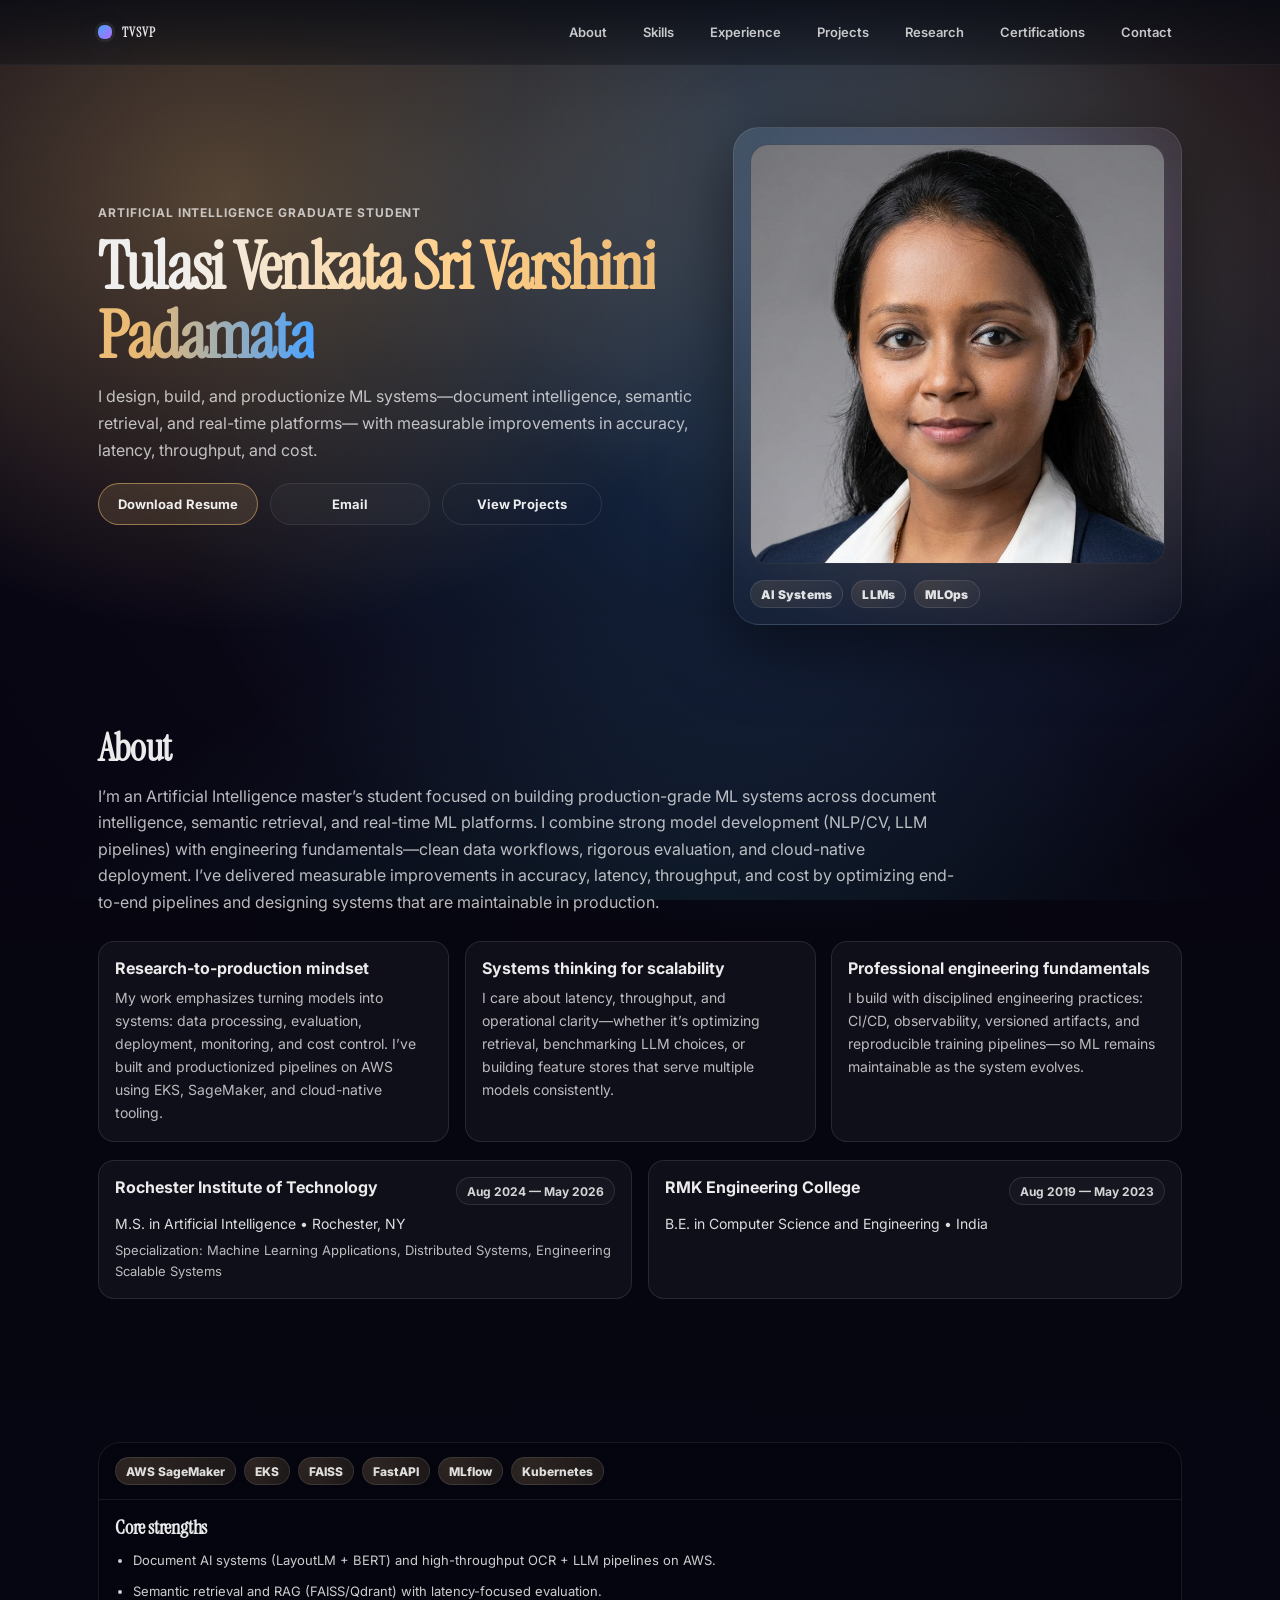
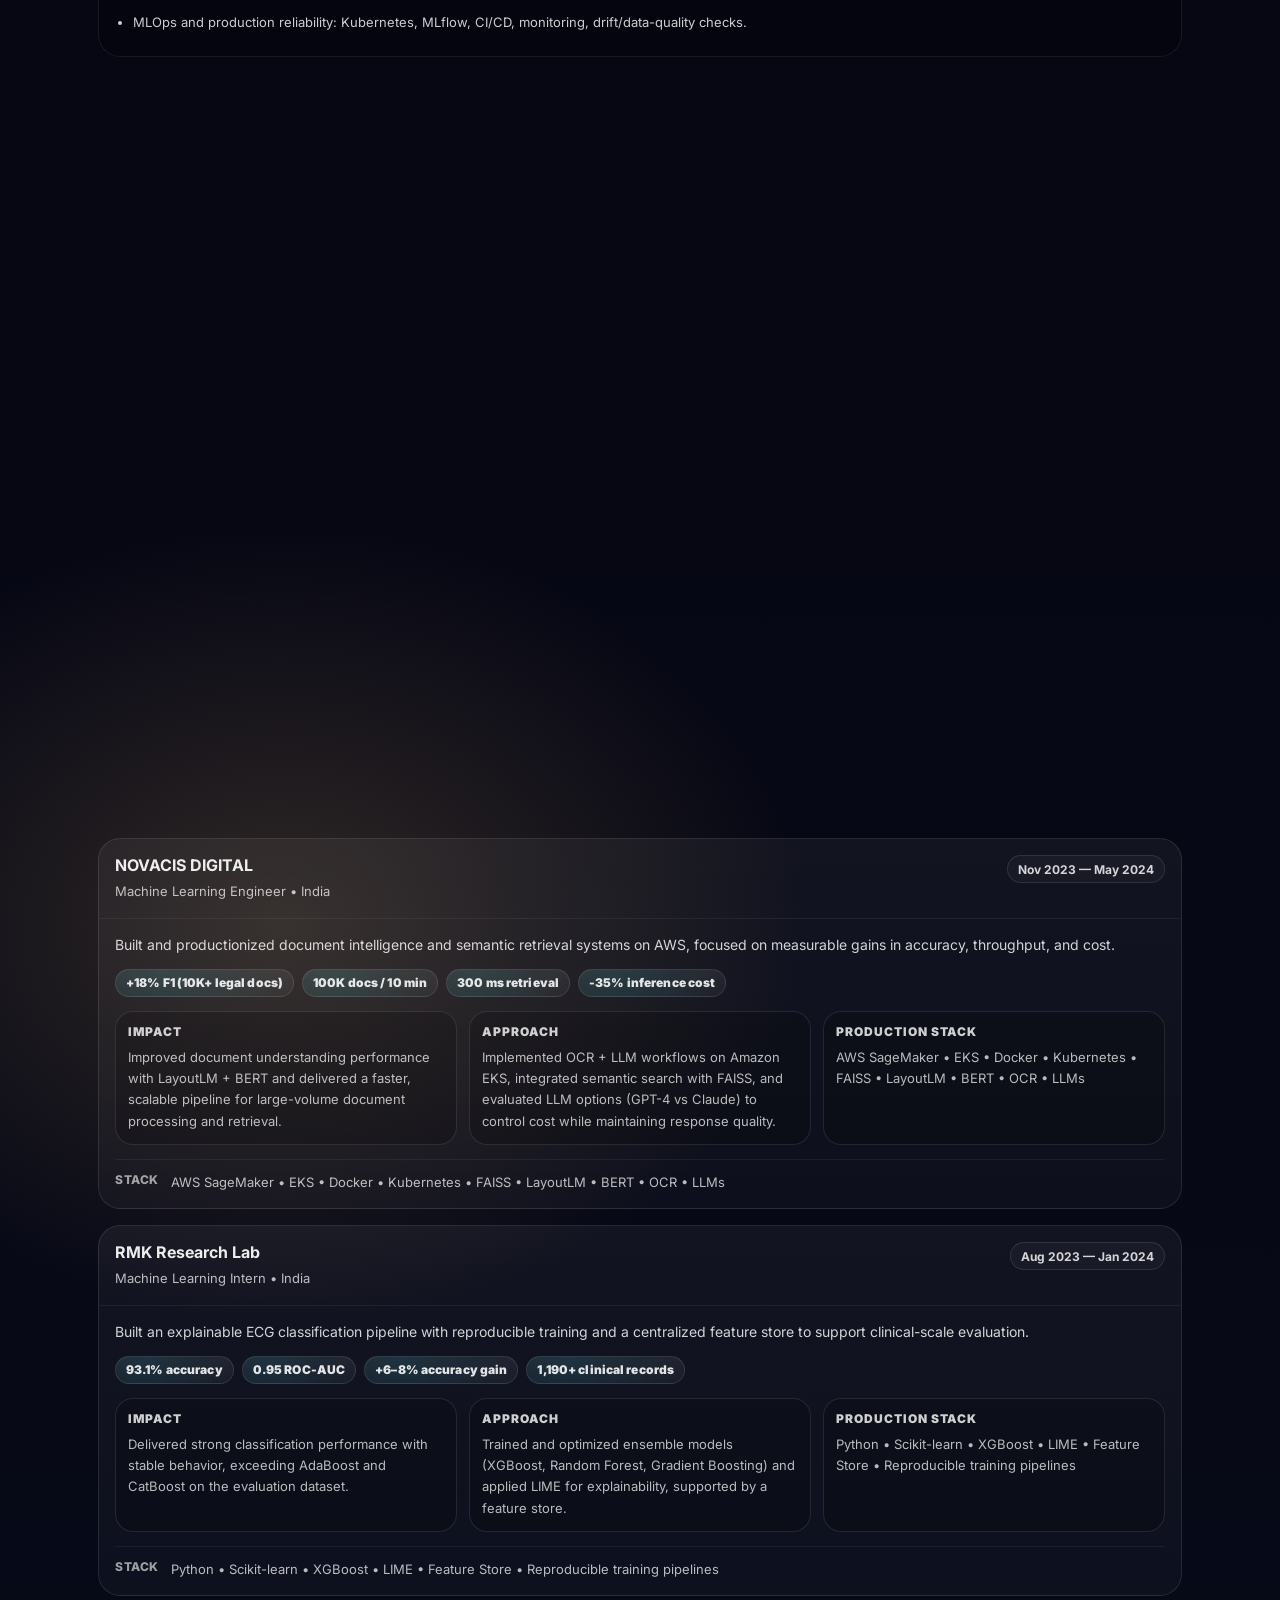
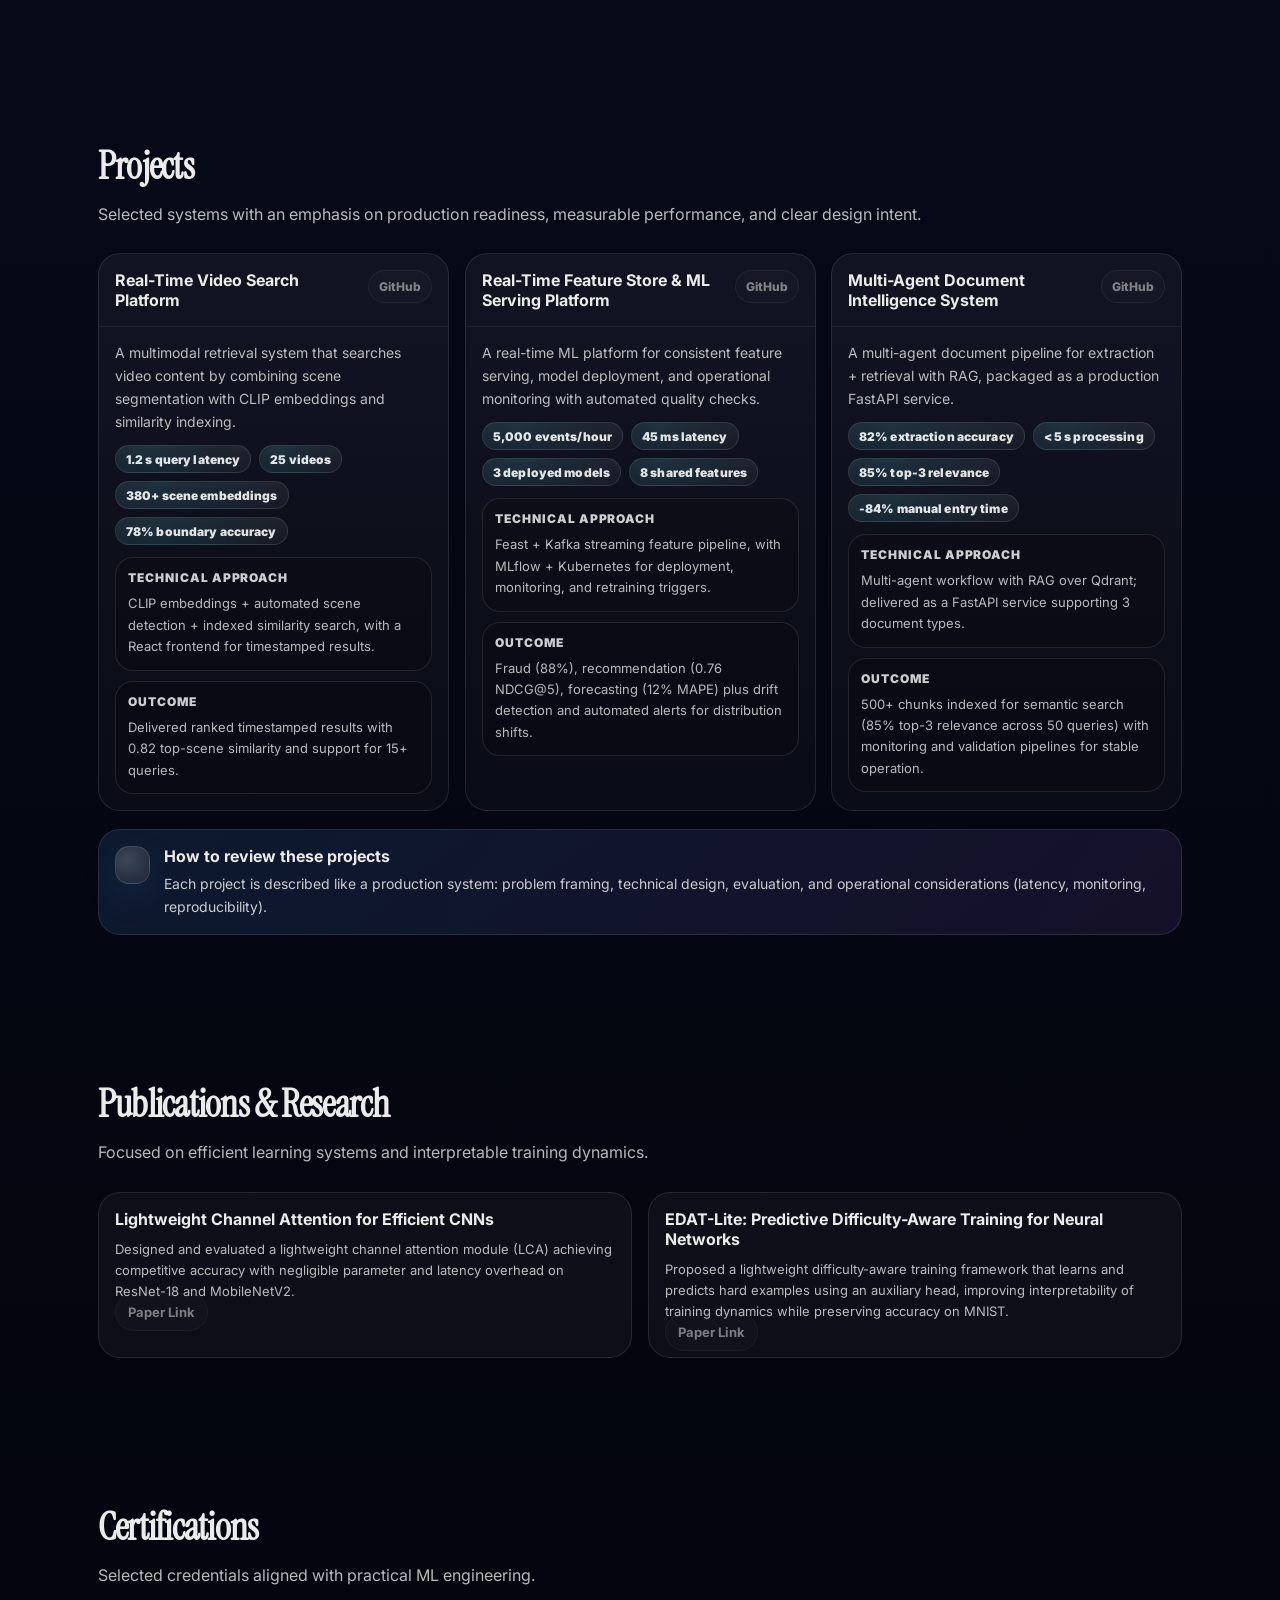
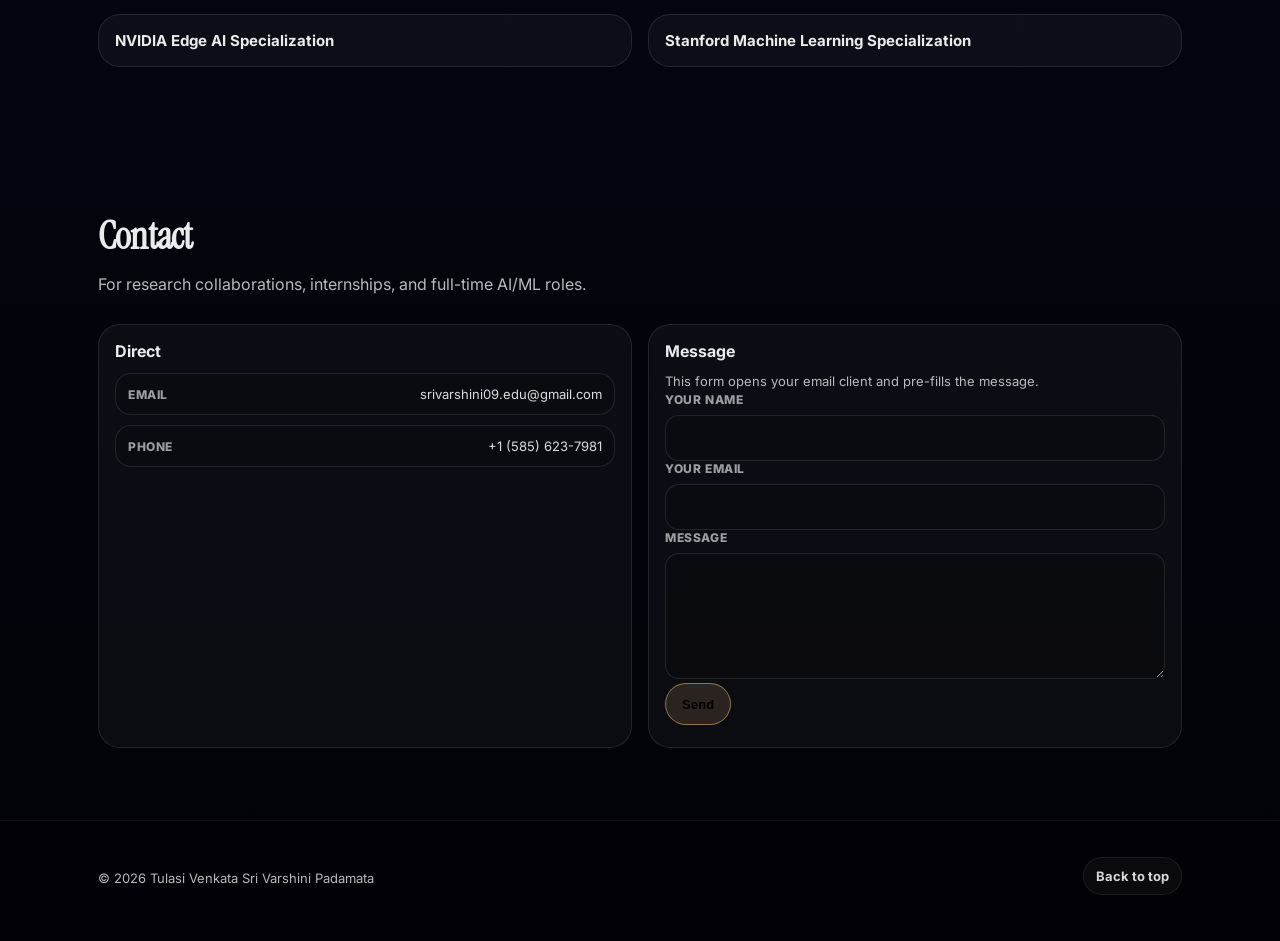
==== index.html @ 1f5dbd7b "Portfolio: recruiter-first redesign" ====
<!doctype html>
<html lang="en">
  <head>
    <meta charset="utf-8" />
    <meta name="viewport" content="width=device-width, initial-scale=1" />
    <meta name="theme-color" content="#070A12" />
    <title>Tulasi Venkata Sri Varshini Padamata — AI Graduate Student</title>
    <meta
      name="description"
      content="Portfolio of Tulasi Venkata Sri Varshini Padamata — Artificial Intelligence graduate student focused on production-grade ML systems, LLMs, MLOps, and applied research."
    />
    <meta name="robots" content="index, follow" />

    <meta property="og:title" content="Tulasi Venkata Sri Varshini Padamata — AI Graduate Student" />
    <meta
      property="og:description"
      content="Production-grade ML systems, LLM applications, and applied research across MLOps, retrieval, and scalable AI platforms."
    />
    <meta property="og:type" content="website" />

    <link rel="canonical" href="/" />
    <link rel="preconnect" href="https://fonts.googleapis.com" />
    <link rel="preconnect" href="https://fonts.gstatic.com" crossorigin />
    <link
      href="https://fonts.googleapis.com/css2?family=Inter:wght@400;500;600;700&family=Instrument+Serif:ital@0;1&family=Space+Grotesk:wght@500;600;700&display=swap"
      rel="stylesheet"
    />
    <link rel="stylesheet" href="styles.css" />

    <link rel="icon" href="favicon.svg" type="image/svg+xml" />
    <link rel="manifest" href="site.webmanifest" />

    <script type="application/ld+json">
      {
        "@context": "https://schema.org",
        "@type": "Person",
        "name": "Tulasi Venkata Sri Varshini Padamata",
        "jobTitle": "Artificial Intelligence Graduate Student",
        "email": "mailto:srivarshini09.edu@gmail.com",
        "telephone": "+1-585-623-7981",
        "alumniOf": [
          {"@type": "CollegeOrUniversity", "name": "Rochester Institute of Technology"},
          {"@type": "CollegeOrUniversity", "name": "RMK Engineering College"}
        ]
      }
    </script>
  </head>
  <body>
    <a class="skip-link" href="#content">Skip to content</a>

    <div class="bg">
      <div class="bg__grid" aria-hidden="true"></div>
      <canvas class="bg__canvas" id="bgCanvas" aria-hidden="true"></canvas>
      <div class="bg__glow" aria-hidden="true"></div>
    </div>

    <header class="header" id="top">
      <nav class="nav" aria-label="Primary">
        <a class="nav__brand" href="#top">
          <span class="nav__brandMark" aria-hidden="true"></span>
          <span class="nav__brandText">TVSVP</span>
        </a>
        <button class="nav__toggle" type="button" aria-expanded="false" aria-controls="navLinks">
          <span class="sr-only">Toggle navigation</span>
          <span aria-hidden="true" class="nav__toggleIcon"></span>
        </button>
        <div class="nav__links" id="navLinks">
          <a href="#about">About</a>
          <a href="#skills">Skills</a>
          <a href="#experience">Experience</a>
          <a href="#projects">Projects</a>
          <a href="#research">Research</a>
          <a href="#certifications">Certifications</a>
          <a href="#contact">Contact</a>
        </div>
      </nav>
    </header>

    <main id="content">
      <section class="section hero" aria-label="Hero">
        <div class="container hero__inner">
          <div class="hero__copy">
            <p class="eyebrow reveal">Artificial Intelligence Graduate Student</p>
            <h1 class="hero__title reveal"><span class="gradientText">Tulasi Venkata Sri Varshini Padamata</span></h1>
            <p class="hero__subtitle reveal">
              I design, build, and productionize ML systems—document intelligence, semantic retrieval, and real-time platforms—
              with measurable improvements in accuracy, latency, throughput, and cost.
            </p>
            <div class="hero__cta reveal">
              <a class="btn btn--primary" href="resume.html">Download Resume</a>
              <a class="btn btn--secondary" href="mailto:srivarshini09.edu@gmail.com">Email</a>
              <a class="btn btn--ghost" href="#projects">View Projects</a>
            </div>
          </div>

          <div class="hero__rail">
            <div class="heroArt reveal" aria-label="AI-inspired visual">
              <div class="heroArt__frame" aria-hidden="true">
                <img class="heroArt__img" src="profile.png" alt="Portrait of Tulasi Venkata Sri Varshini Padamata" />
              </div>
              <div class="heroArt__label">
                <span class="heroArt__tag">AI Systems</span>
                <span class="heroArt__tag">LLMs</span>
                <span class="heroArt__tag">MLOps</span>
              </div>
            </div>
          </div>
        </div>
      </section>

      <section class="section" id="about" aria-label="About">
        <div class="container">
          <div class="sectionHead reveal">
            <h2>About</h2>
            <p>
              I’m an Artificial Intelligence master’s student focused on building production-grade ML systems across document
              intelligence, semantic retrieval, and real-time ML platforms. I combine strong model development (NLP/CV, LLM
              pipelines) with engineering fundamentals—clean data workflows, rigorous evaluation, and cloud-native deployment.
              I’ve delivered measurable improvements in accuracy, latency, throughput, and cost by optimizing end-to-end
              pipelines and designing systems that are maintainable in production.
            </p>
          </div>

          <div class="proseGrid">
            <div class="proseCard reveal">
              <h3>Research-to-production mindset</h3>
              <p>
                My work emphasizes turning models into systems: data processing, evaluation, deployment, monitoring, and cost
                control. I’ve built and productionized pipelines on AWS using EKS, SageMaker, and cloud-native tooling.
              </p>
            </div>
            <div class="proseCard reveal">
              <h3>Systems thinking for scalability</h3>
              <p>
                I care about latency, throughput, and operational clarity—whether it’s optimizing retrieval, benchmarking LLM
                choices, or building feature stores that serve multiple models consistently.
              </p>
            </div>
            <div class="proseCard reveal">
              <h3>Professional engineering fundamentals</h3>
              <p>
                I build with disciplined engineering practices: CI/CD, observability, versioned artifacts, and reproducible
                training pipelines—so ML remains maintainable as the system evolves.
              </p>
            </div>
          </div>

          <div class="eduGrid reveal" aria-label="Education">
            <div class="eduCard">
              <div class="eduCard__top">
                <h3>Rochester Institute of Technology</h3>
                <span class="tag">Aug 2024 — May 2026</span>
              </div>
              <p class="eduCard__degree">M.S. in Artificial Intelligence • Rochester, NY</p>
              <p class="eduCard__detail">Specialization: Machine Learning Applications, Distributed Systems, Engineering Scalable Systems</p>
            </div>
            <div class="eduCard">
              <div class="eduCard__top">
                <h3>RMK Engineering College</h3>
                <span class="tag">Aug 2019 — May 2023</span>
              </div>
              <p class="eduCard__degree">B.E. in Computer Science and Engineering • India</p>
            </div>
          </div>
        </div>
      </section>

      <section class="section" aria-label="Core strengths">
        <div class="container">
          <div class="panel reveal" aria-label="Core strengths">
            <div class="panel__chips" aria-label="Recruiter scan">
              <span class="chip">AWS SageMaker</span>
              <span class="chip">EKS</span>
              <span class="chip">FAISS</span>
              <span class="chip">FastAPI</span>
              <span class="chip">MLflow</span>
              <span class="chip">Kubernetes</span>
            </div>
            <div class="panel__block">
              <h3 class="panel__title">Core strengths</h3>
              <ul class="panelList">
                <li>Document AI systems (LayoutLM + BERT) and high-throughput OCR + LLM pipelines on AWS.</li>
                <li>Semantic retrieval and RAG (FAISS/Qdrant) with latency-focused evaluation.</li>
                <li>MLOps and production reliability: Kubernetes, MLflow, CI/CD, monitoring, drift/data-quality checks.</li>
              </ul>
            </div>
          </div>
        </div>
      </section>

      <section class="section" id="skills" aria-label="Skills and expertise">
        <div class="container">
          <div class="sectionHead reveal">
            <h2>Skills &amp; Expertise</h2>
            <p>Technical depth across model development, LLM applications, and production infrastructure.</p>
          </div>

          <div class="cardsGrid">
            <article class="card reveal">
              <h3>Machine Learning &amp; AI</h3>
              <p class="card__list">PyTorch • TensorFlow • Scikit-learn • Hugging Face Transformers • LLMs • RAG • Computer Vision • NLP/NLU • Generative AI • Prompt Engineering • Deep Learning</p>
            </article>
            <article class="card reveal">
              <h3>Cloud &amp; MLOps</h3>
              <p class="card__list">AWS (Bedrock, SageMaker, EKS, Lambda, CloudWatch, DynamoDB) • Docker • Kubernetes • MLflow • Terraform • CI/CD Pipelines • Model Context Protocol (MCP) • Palantir Foundry • Snowflake</p>
            </article>
            <article class="card reveal">
              <h3>Programming &amp; Data</h3>
              <p class="card__list">Python • PySpark • SQL • LangChain • FastAPI • Pandas • NumPy • PostgreSQL • MongoDB • Git • GitHub Actions</p>
            </article>
            <article class="card reveal">
              <h3>Operational focus</h3>
              <p class="card__list">Latency &amp; throughput optimization • Cost-aware inference • Monitoring and alerting • Data quality checks • Reproducible pipelines</p>
            </article>
          </div>
        </div>
      </section>

      <section class="section" id="experience" aria-label="Experience">
        <div class="container">
          <div class="sectionHead reveal">
            <h2>Experience</h2>
            <p>Roles emphasizing measurable impact, production reliability, and clean system design.</p>
          </div>

          <div class="timeline">
            <article class="tItem reveal">
              <div class="tItem__head">
                <div>
                  <h3>NOVACIS DIGITAL</h3>
                  <p class="muted">Machine Learning Engineer • India</p>
                </div>
                <span class="tag">Nov 2023 — May 2024</span>
              </div>
              <div class="tItem__body">
                <p class="roleSummary">
                  Built and productionized document intelligence and semantic retrieval systems on AWS, focused on measurable gains
                  in accuracy, throughput, and cost.
                </p>
                <div class="metricRow" aria-label="Key metrics">
                  <span class="metric">+18% F1 (10K+ legal docs)</span>
                  <span class="metric">100K docs / 10 min</span>
                  <span class="metric">300 ms retrieval</span>
                  <span class="metric">-35% inference cost</span>
                </div>
                <div class="triGrid" aria-label="Role breakdown">
                  <div class="tri">
                    <h4>Impact</h4>
                    <p>
                      Improved document understanding performance with LayoutLM + BERT and delivered a faster, scalable pipeline
                      for large-volume document processing and retrieval.
                    </p>
                  </div>
                  <div class="tri">
                    <h4>Approach</h4>
                    <p>
                      Implemented OCR + LLM workflows on Amazon EKS, integrated semantic search with FAISS, and evaluated LLM
                      options (GPT-4 vs Claude) to control cost while maintaining response quality.
                    </p>
                  </div>
                  <div class="tri">
                    <h4>Production stack</h4>
                    <p>AWS SageMaker • EKS • Docker • Kubernetes • FAISS • LayoutLM • BERT • OCR • LLMs</p>
                  </div>
                </div>
                <div class="stack">
                  <span class="stack__k">Stack</span>
                  <span class="stack__v">AWS SageMaker • EKS • Docker • Kubernetes • FAISS • LayoutLM • BERT • OCR • LLMs</span>
                </div>
              </div>
            </article>

            <article class="tItem reveal">
              <div class="tItem__head">
                <div>
                  <h3>RMK Research Lab</h3>
                  <p class="muted">Machine Learning Intern • India</p>
                </div>
                <span class="tag">Aug 2023 — Jan 2024</span>
              </div>
              <div class="tItem__body">
                <p class="roleSummary">
                  Built an explainable ECG classification pipeline with reproducible training and a centralized feature store to
                  support clinical-scale evaluation.
                </p>
                <div class="metricRow" aria-label="Key metrics">
                  <span class="metric">93.1% accuracy</span>
                  <span class="metric">0.95 ROC-AUC</span>
                  <span class="metric">+6–8% accuracy gain</span>
                  <span class="metric">1,190+ clinical records</span>
                </div>
                <div class="triGrid" aria-label="Role breakdown">
                  <div class="tri">
                    <h4>Impact</h4>
                    <p>
                      Delivered strong classification performance with stable behavior, exceeding AdaBoost and CatBoost on the
                      evaluation dataset.
                    </p>
                  </div>
                  <div class="tri">
                    <h4>Approach</h4>
                    <p>
                      Trained and optimized ensemble models (XGBoost, Random Forest, Gradient Boosting) and applied LIME for
                      explainability, supported by a feature store.
                    </p>
                  </div>
                  <div class="tri">
                    <h4>Production stack</h4>
                    <p>Python • Scikit-learn • XGBoost • LIME • Feature Store • Reproducible training pipelines</p>
                  </div>
                </div>
                <div class="stack">
                  <span class="stack__k">Stack</span>
                  <span class="stack__v">Python • Scikit-learn • XGBoost • LIME • Feature Store • Reproducible training pipelines</span>
                </div>
              </div>
            </article>
          </div>
        </div>
      </section>

      <section class="section" id="projects" aria-label="Projects">
        <div class="container">
          <div class="sectionHead reveal">
            <h2>Projects</h2>
            <p>Selected systems with an emphasis on production readiness, measurable performance, and clear design intent.</p>
          </div>

          <div class="projectGrid">
            <article class="pCard reveal">
              <div class="pCard__top">
                <h3>Real-Time Video Search Platform</h3>
                <span class="pill pill--disabled" aria-label="GitHub link unavailable">GitHub</span>
              </div>
              <div class="pCard__body">
                <p class="roleSummary">
                  A multimodal retrieval system that searches video content by combining scene segmentation with CLIP embeddings
                  and similarity indexing.
                </p>
                <div class="metricRow" aria-label="Key metrics">
                  <span class="metric">1.2 s query latency</span>
                  <span class="metric">25 videos</span>
                  <span class="metric">380+ scene embeddings</span>
                  <span class="metric">78% boundary accuracy</span>
                </div>
                <div class="miniGrid">
                  <div class="mini">
                    <h4>Technical approach</h4>
                    <p>CLIP embeddings + automated scene detection + indexed similarity search, with a React frontend for timestamped results.</p>
                  </div>
                  <div class="mini">
                    <h4>Outcome</h4>
                    <p>Delivered ranked timestamped results with 0.82 top-scene similarity and support for 15+ queries.</p>
                  </div>
                </div>
              </div>
            </article>

            <article class="pCard reveal">
              <div class="pCard__top">
                <h3>Real-Time Feature Store &amp; ML Serving Platform</h3>
                <span class="pill pill--disabled" aria-label="GitHub link unavailable">GitHub</span>
              </div>
              <div class="pCard__body">
                <p class="roleSummary">
                  A real-time ML platform for consistent feature serving, model deployment, and operational monitoring with automated quality checks.
                </p>
                <div class="metricRow" aria-label="Key metrics">
                  <span class="metric">5,000 events/hour</span>
                  <span class="metric">45 ms latency</span>
                  <span class="metric">3 deployed models</span>
                  <span class="metric">8 shared features</span>
                </div>
                <div class="miniGrid">
                  <div class="mini">
                    <h4>Technical approach</h4>
                    <p>Feast + Kafka streaming feature pipeline, with MLflow + Kubernetes for deployment, monitoring, and retraining triggers.</p>
                  </div>
                  <div class="mini">
                    <h4>Outcome</h4>
                    <p>Fraud (88%), recommendation (0.76 NDCG@5), forecasting (12% MAPE) plus drift detection and automated alerts for distribution shifts.</p>
                  </div>
                </div>
              </div>
            </article>

            <article class="pCard reveal">
              <div class="pCard__top">
                <h3>Multi-Agent Document Intelligence System</h3>
                <span class="pill pill--disabled" aria-label="GitHub link unavailable">GitHub</span>
              </div>
              <div class="pCard__body">
                <p class="roleSummary">
                  A multi-agent document pipeline for extraction + retrieval with RAG, packaged as a production FastAPI service.
                </p>
                <div class="metricRow" aria-label="Key metrics">
                  <span class="metric">82% extraction accuracy</span>
                  <span class="metric">&lt; 5 s processing</span>
                  <span class="metric">85% top-3 relevance</span>
                  <span class="metric">-84% manual entry time</span>
                </div>
                <div class="miniGrid">
                  <div class="mini">
                    <h4>Technical approach</h4>
                    <p>Multi-agent workflow with RAG over Qdrant; delivered as a FastAPI service supporting 3 document types.</p>
                  </div>
                  <div class="mini">
                    <h4>Outcome</h4>
                    <p>500+ chunks indexed for semantic search (85% top-3 relevance across 50 queries) with monitoring and validation pipelines for stable operation.</p>
                  </div>
                </div>
              </div>
            </article>
          </div>

          <div class="callout reveal" aria-label="Project notes">
            <div class="callout__icon" aria-hidden="true"></div>
            <div>
              <h3>How to review these projects</h3>
              <p>
                Each project is described like a production system: problem framing, technical design, evaluation, and operational
                considerations (latency, monitoring, reproducibility).
              </p>
            </div>
          </div>
        </div>
      </section>

      <section class="section" id="research" aria-label="Publications and research">
        <div class="container">
          <div class="sectionHead reveal">
            <h2>Publications &amp; Research</h2>
            <p>Focused on efficient learning systems and interpretable training dynamics.</p>
          </div>

          <div class="researchGrid">
            <article class="rCard reveal">
              <h3>Lightweight Channel Attention for Efficient CNNs</h3>
              <p class="muted">Designed and evaluated a lightweight channel attention module (LCA) achieving competitive accuracy with negligible parameter and latency overhead on ResNet-18 and MobileNetV2.</p>
              <span class="link link--disabled" aria-label="Paper link unavailable">Paper Link</span>
            </article>
            <article class="rCard reveal">
              <h3>EDAT-Lite: Predictive Difficulty-Aware Training for Neural Networks</h3>
              <p class="muted">Proposed a lightweight difficulty-aware training framework that learns and predicts hard examples using an auxiliary head, improving interpretability of training dynamics while preserving accuracy on MNIST.</p>
              <span class="link link--disabled" aria-label="Paper link unavailable">Paper Link</span>
            </article>
          </div>
        </div>
      </section>

      <section class="section" id="certifications" aria-label="Certifications">
        <div class="container">
          <div class="sectionHead reveal">
            <h2>Certifications</h2>
            <p>Selected credentials aligned with practical ML engineering.</p>
          </div>

          <div class="certGrid">
            <div class="certCard reveal">
              <h3>NVIDIA Edge AI Specialization</h3>
            </div>
            <div class="certCard reveal">
              <h3>Stanford Machine Learning Specialization</h3>
            </div>
          </div>
        </div>
      </section>

      <section class="section" id="contact" aria-label="Contact">
        <div class="container">
          <div class="sectionHead reveal">
            <h2>Contact</h2>
            <p>For research collaborations, internships, and full-time AI/ML roles.</p>
          </div>

          <div class="contactGrid">
            <div class="contactCard reveal">
              <h3>Direct</h3>
              <div class="contactList">
                <a class="contactItem" href="mailto:srivarshini09.edu@gmail.com">
                  <span class="contactItem__k">Email</span>
                  <span class="contactItem__v">srivarshini09.edu@gmail.com</span>
                </a>
                <a class="contactItem" href="tel:+15856237981">
                  <span class="contactItem__k">Phone</span>
                  <span class="contactItem__v">+1 (585) 623-7981</span>
                </a>
              </div>
            </div>

            <form class="form reveal" id="contactForm">
              <h3>Message</h3>
              <p class="muted">This form opens your email client and pre-fills the message.</p>
              <label>
                <span class="label">Your name</span>
                <input name="name" autocomplete="name" required />
              </label>
              <label>
                <span class="label">Your email</span>
                <input name="email" type="email" autocomplete="email" required />
              </label>
              <label>
                <span class="label">Message</span>
                <textarea name="message" rows="5" required></textarea>
              </label>
              <button class="btn btn--primary" type="submit">Send</button>
              <p class="muted" id="formHint" role="status" aria-live="polite"></p>
            </form>
          </div>
        </div>
      </section>

      <footer class="footer">
        <div class="container footer__inner">
          <p class="muted">© <span id="year"></span> Tulasi Venkata Sri Varshini Padamata</p>
          <a class="link" href="#top">Back to top</a>
        </div>
      </footer>
    </main>

    <script src="script.js" defer></script>
  </body>
</html>
---- styles.css ----
:root{
  --bg: #070A12;
  --bg2: #060917;
  --bg3: #050611;
  --card: rgba(255,255,255,.04);
  --card2: rgba(255,255,255,.06);
  --border: rgba(255,255,255,.10);
  --text: rgba(255,255,255,.92);
  --muted: rgba(255,255,255,.72);
  --muted2: rgba(255,255,255,.60);
  --blue: #4AA3FF;
  --violet: #B06CFF;
  --cyan: #3EF3FF;
  --blue2: #2F7CFF;
  --violet2: #8A5CFF;
  --copper: #E9B872;
  --copper2: #FFCF8A;
  --glowBlue: rgba(74,163,255,.22);
  --glowViolet: rgba(176,108,255,.20);
  --glowCopper: rgba(233,184,114,.18);
  --shadow: 0 12px 40px rgba(0,0,0,.45);
  --shadow2: 0 18px 70px rgba(0,0,0,.55);
  --radius: 16px;
  --radius2: 22px;
  --max: 1120px;
  --ease: cubic-bezier(.2,.8,.2,1);

  --heading: "Instrument Serif", ui-serif, Georgia, "Times New Roman", Times, serif;
  --body: Inter, system-ui, -apple-system, Segoe UI, Roboto, Arial, sans-serif;
  --divider: rgba(255,255,255,.08);
  --surface: rgba(0,0,0,.14);
}

*{box-sizing:border-box}
html{scroll-behavior:smooth}
body{
  margin:0;
  font-family:var(--body);
  color:var(--text);
  background:
              radial-gradient(1100px 860px at 14% -16%, rgba(233,184,114,.52), transparent 58%),
              radial-gradient(1100px 860px at 78% -18%, rgba(255,207,138,.34), transparent 60%),
              radial-gradient(980px 760px at 62% 8%, rgba(74,163,255,.20), transparent 64%),
              radial-gradient(820px 620px at 22% 44%, rgba(233,184,114,.18), transparent 64%),
              radial-gradient(900px 760px at 50% 120%, rgba(62,243,255,.12), transparent 60%),
              linear-gradient(180deg, #06040d, #060917 55%, #020208);
  min-height:100vh;
  overflow-x:hidden;
}

a{color:inherit}

.sr-only{
  position:absolute;
  width:1px;
  height:1px;
  padding:0;
  margin:-1px;
  overflow:hidden;
  clip:rect(0,0,0,0);
  white-space:nowrap;
  border:0;
}

.skip-link{
  position:absolute;
  left:12px;
  top:-48px;
  z-index:999;
  padding:10px 12px;
  border:1px solid var(--border);
  border-radius:12px;
  background:rgba(0,0,0,.55);
  backdrop-filter: blur(8px);
  transition: top .2s var(--ease);
}
.skip-link:focus{top:12px}

.bg{
  position:fixed;
  inset:0;
  z-index:-1;
}
.bg__canvas{position:absolute; inset:0; width:100%; height:100%}
.bg__grid{
  position:absolute;
  inset:-2px;
  opacity:.18;
  background-image:
    linear-gradient(rgba(255,255,255,.06) 1px, transparent 1px),
    linear-gradient(90deg, rgba(255,255,255,.06) 1px, transparent 1px);
  background-size: 56px 56px;
  mask-image: radial-gradient(420px 280px at 50% 12%, black 0%, transparent 70%);
}
.bg__glow{
  position:absolute;
  inset:0;
  background:
    radial-gradient(860px 700px at 18% 22%, rgba(233,184,114,.34), transparent 62%),
    radial-gradient(860px 700px at 80% 24%, rgba(255,207,138,.22), transparent 62%),
    radial-gradient(760px 580px at 58% 14%, rgba(74,163,255,.18), transparent 62%),
    radial-gradient(1100px 820px at 50% 120%, rgba(62,243,255,.10), transparent 58%);
  pointer-events:none;
}

.header{
  position:sticky;
  top:0;
  z-index:30;
  backdrop-filter: blur(10px);
  background: linear-gradient(180deg, rgba(7,10,18,.74), rgba(7,10,18,.36));
  border-bottom:1px solid var(--divider);
}

.nav{
  max-width:var(--max);
  margin:0 auto;
  padding:14px 18px;
  display:flex;
  align-items:center;
  justify-content:space-between;
  gap:14px;
}

.nav__brand{
  display:flex;
  align-items:center;
  gap:10px;
  text-decoration:none;
}
.nav__brandText{
  font-family:var(--heading);
  letter-spacing:.08em;
  font-weight:700;
  font-size:13px;
  color:rgba(255,255,255,.88);
}
.nav__brandMark{
  width:14px;
  height:14px;
  border-radius:6px;
  background: linear-gradient(135deg, rgba(74,163,255,1), rgba(176,108,255,1));
  box-shadow: 0 0 0 3px rgba(255,255,255,.06), 0 10px 30px rgba(74,163,255,.18);
}

.nav__links{
  display:flex;
  align-items:center;
  gap:16px;
}
.nav__links a{
  text-decoration:none;
  color:rgba(255,255,255,.76);
  font-size:13px;
  font-weight:600;
  padding:10px 10px;
  border-radius:12px;
  transition: color .2s var(--ease), opacity .2s var(--ease);
}
.nav__links a:hover{
  color:rgba(255,255,255,.92);
  opacity:.92;
}

.nav__toggle{
  display:none;
  border:1px solid rgba(255,255,255,.12);
  background: rgba(255,255,255,.04);
  border-radius:12px;
  padding:10px;
  cursor:pointer;
}
.nav__toggleIcon{
  display:block;
  width:18px;
  height:12px;
  background:
    linear-gradient(rgba(255,255,255,.85), rgba(255,255,255,.85)) 0 0/100% 2px,
    linear-gradient(rgba(255,255,255,.65), rgba(255,255,255,.65)) 0 50%/100% 2px,
    linear-gradient(rgba(255,255,255,.85), rgba(255,255,255,.85)) 0 100%/100% 2px;
  background-repeat:no-repeat;
}

.container{max-width:var(--max); margin:0 auto; padding:0 18px}
.section{padding:72px 0}

.gradientText{
  background: linear-gradient(90deg, rgba(255,255,255,.92), rgba(255,255,255,.92) 10%, var(--copper2) 46%, var(--copper) 78%, var(--blue) 100%);
  -webkit-background-clip: text;
  background-clip: text;
  color: transparent;
}

.sectionHead{max-width:860px; margin-bottom:26px}
.sectionHead h2{
  font-family:var(--heading);
  margin:0 0 10px;
  font-size:38px;
  letter-spacing:-.02em;
}
.sectionHead p{margin:0; color:var(--muted); line-height:1.65}

.hero{padding:62px 0 26px}
.hero__inner{display:grid; grid-template-columns: 1.15fr .85fr; gap:28px; align-items:center}
.hero__rail{display:grid; gap:14px}
.heroId{display:flex; align-items:center; gap:14px}
.heroId .eyebrow{margin:0}
.avatar{
  width:64px;
  height:64px;
  border-radius:999px;
  object-fit: cover;
  object-position: 52% 22%;
  border:1px solid var(--divider);
  box-shadow: 0 18px 60px rgba(0,0,0,.38);
}
.eyebrow{
  margin:0 0 12px;
  color:rgba(255,255,255,.70);
  font-weight:700;
  letter-spacing:.08em;
  text-transform:uppercase;
  font-size:12px;
}
.hero__title{
  margin:0 0 12px;
  font-family:var(--heading);
  font-size:66px;
  line-height:1.05;
  letter-spacing:-.02em;
}
.hero__subtitle{margin:0 0 18px; color:var(--muted); font-size:16px; line-height:1.7; max-width:62ch}

.kpiGrid{display:grid; grid-template-columns: repeat(4, minmax(0, 1fr)); gap:10px; margin:18px 0 8px}
.kpi{
  border-radius: 16px;
  padding:12px 12px;
  border:1px solid rgba(255,255,255,.10);
  background: linear-gradient(180deg, rgba(255,255,255,.05), rgba(255,255,255,.03));
  box-shadow: 0 20px 80px rgba(0,0,0,.22);
}
.kpi__k{display:block; color:var(--muted2); font-size:11px; font-weight:900; letter-spacing:.08em; text-transform:uppercase}
.kpi__v{display:block; margin-top:6px; font-size:14px; font-weight:800; color:rgba(255,255,255,.90)}

.hero__cta{display:flex; flex-wrap:wrap; gap:12px; margin:16px 0 22px}
.hero__cta .btn{min-width: 160px}

.snapshot{
  display:grid;
  grid-template-columns: 1fr;
  gap:16px;
  align-items:start;
}

.snapshot .kpiGrid{margin:0}

.btn{
  display:inline-flex;
  align-items:center;
  justify-content:center;
  gap:10px;
  height:42px;
  padding:0 16px;
  border-radius:999px;
  border:1px solid var(--divider);
  text-decoration:none;
  font-weight:700;
  font-size:13px;
  letter-spacing:.01em;
  transition: transform .2s var(--ease), background .2s var(--ease), border-color .2s var(--ease), opacity .2s var(--ease);
  will-change: transform;
}
.btn:active{transform: translateY(1px)}
.btn--primary{
  border-color: rgba(233,184,114,.55);
  background: rgba(233,184,114,.14);
  box-shadow: none;
}
.btn--primary:hover{transform: translateY(-1px)}
.btn--secondary{background: rgba(255,255,255,.03)}
.btn--secondary:hover{transform: translateY(-1px); background: rgba(255,255,255,.07)}
.btn--ghost{border-color: rgba(255,255,255,.10); background: transparent}
.btn--ghost:hover{background: rgba(255,255,255,.05)}

.hero__meta{display:flex; flex-wrap:wrap; gap:10px}
.metaChip{
  display:flex;
  gap:10px;
  align-items:center;
  padding:10px 12px;
  border-radius:14px;
  border:1px solid rgba(255,255,255,.10);
  background: rgba(0,0,0,.20);
  backdrop-filter: blur(8px);
}
.metaChip__k{color:var(--muted2); font-size:12px; font-weight:700; letter-spacing:.04em; text-transform:uppercase}
.metaChip__v{color:rgba(255,255,255,.86); font-size:13px; text-decoration:none}

.hero__panel{position:sticky; top:84px}
.panel{
  border-radius: var(--radius2);
  background: rgba(0,0,0,.18);
  border:1px solid var(--divider);
  box-shadow: none;
  overflow:hidden;
}
.panel__row{
  display:flex;
  justify-content:space-between;
  gap:18px;
  padding:14px 16px;
  border-bottom:1px solid var(--divider);
}
.panel__label{color:var(--muted2); font-size:12px; font-weight:700; letter-spacing:.04em; text-transform:uppercase}
.panel__value{color:rgba(255,255,255,.86); font-size:13px; text-align:right; line-height:1.45}
.panel__links{
  display:flex;
  gap:10px;
  padding:14px 16px;
  border-bottom:1px solid var(--divider);
}

.panel__chips{display:flex; flex-wrap:wrap; gap:8px; padding:14px 16px; border-bottom:1px solid var(--divider)}
.chip{
  display:inline-flex;
  align-items:center;
  height:28px;
  padding:0 10px;
  border-radius:999px;
  font-size:12px;
  font-weight:800;
  color:rgba(255,255,255,.86);
  border:1px solid rgba(255,255,255,.10);
  background: radial-gradient(circle at 20% 20%, rgba(255,207,138,.16), rgba(233,184,114,.10));
}

.panel__block{padding:14px 16px}
.panel__title{
  margin:0 0 10px;
  font-family:var(--heading);
  font-size:20px;
  letter-spacing:-.01em;
}
.panelList{margin:0; padding-left:18px; color:rgba(255,255,255,.84)}
.panelList li{margin:10px 0; color:rgba(255,255,255,.80); line-height:1.6; font-size:13px}
.link{
  color:rgba(255,255,255,.84);
  text-decoration:none;
  font-weight:700;
  font-size:13px;
  padding:10px 12px;
  border-radius:999px;
  background: rgba(255,255,255,.03);
  border:1px solid var(--divider);
  transition: transform .2s var(--ease), background .2s var(--ease), opacity .2s var(--ease);
}
.link:hover{transform: translateY(-1px); background: rgba(255,255,255,.06)}

.link--disabled{
  opacity: .55;
  cursor: not-allowed;
  user-select: none;
}
.link--disabled:hover{transform:none; background: rgba(255,255,255,.03)}

.panel__note{
  display:flex;
  gap:10px;
  align-items:center;
  padding:14px 16px;
  color:rgba(255,255,255,.78);
  font-size:13px;
  line-height:1.5;
}
.dot{
  width:10px;
  height:10px;
  border-radius:99px;
  background: radial-gradient(circle at 35% 35%, rgba(255,255,255,.9), rgba(74,163,255,.9));
  box-shadow: 0 0 0 4px rgba(74,163,255,.12), 0 0 28px rgba(74,163,255,.22);
}

.heroArt{
  border-radius: 26px;
  border: 1px solid rgba(255,255,255,.10);
  background:
    radial-gradient(560px 420px at 30% 20%, rgba(74,163,255,.14), transparent 60%),
    radial-gradient(560px 420px at 70% 30%, rgba(176,108,255,.12), transparent 60%),
    radial-gradient(520px 420px at 55% 65%, rgba(233,184,114,.10), transparent 55%),
    linear-gradient(180deg, rgba(255,255,255,.06), rgba(255,255,255,.02));
  box-shadow: var(--shadow2);
  overflow:hidden;
}

.heroArt__frame{padding:16px}
.heroArt__svg{display:block; width:100%; height:auto}
.heroArt__img{
  display:block;
  width:100%;
  height:420px;
  border-radius: 18px;
  object-fit: cover;
  object-position: 52% 14%;
  border:1px solid rgba(255,255,255,.08);
  background: rgba(0,0,0,.22);
}

.heroArt__label{
  display:flex;
  gap:8px;
  flex-wrap:wrap;
  padding:0 16px 16px;
}
.heroArt__tag{
  display:inline-flex;
  align-items:center;
  height:28px;
  padding:0 10px;
  border-radius:999px;
  font-size:12px;
  font-weight:900;
  letter-spacing:.02em;
  color:rgba(255,255,255,.86);
  border:1px solid rgba(255,255,255,.10);
  background:
    radial-gradient(circle at 18% 18%, rgba(233,184,114,.12), rgba(255,255,255,.03));
}

.proseGrid{display:grid; grid-template-columns: repeat(3, 1fr); gap:16px; margin-top:18px}
.proseCard{
  background: rgba(255,255,255,.04);
  border:1px solid rgba(255,255,255,.10);
  border-radius: var(--radius);
  padding:16px;
}
.proseCard h3{margin:0 0 8px; font-size:16px}
.proseCard p{margin:0; color:var(--muted); line-height:1.65; font-size:14px}

.eduGrid{display:grid; grid-template-columns: 1fr 1fr; gap:16px; margin-top:18px}
.eduCard{
  border-radius: var(--radius);
  background: rgba(255,255,255,.04);
  border:1px solid rgba(255,255,255,.10);
  padding:16px;
}
.eduCard__top{display:flex; align-items:flex-start; justify-content:space-between; gap:12px}
.eduCard__top h3{margin:0; font-size:16px}
.eduCard__degree{margin:10px 0 0; color:rgba(255,255,255,.86); font-size:14px}
.eduCard__detail{margin:8px 0 0; color:var(--muted); font-size:13px; line-height:1.6}

.tag{
  display:inline-flex;
  align-items:center;
  height:28px;
  padding:0 10px;
  border-radius:999px;
  font-size:12px;
  font-weight:700;
  color:rgba(255,255,255,.82);
  border:1px solid rgba(255,255,255,.10);
  background: rgba(255,255,255,.03);
}

.cardsGrid{display:grid; grid-template-columns: repeat(2, 1fr); gap:16px}
.card{
  background: rgba(255,255,255,.04);
  border:1px solid rgba(255,255,255,.10);
  border-radius: var(--radius);
  padding:18px;
  transition: transform .25s var(--ease), border-color .25s var(--ease), background .25s var(--ease);
}
.card:hover{transform: translateY(-3px); border-color: rgba(74,163,255,.30); background: rgba(255,255,255,.055)}
.card h3{margin:0 0 10px; font-size:16px}
.card__list{margin:0; color:var(--muted); line-height:1.65; font-size:14px}

.timeline{display:grid; gap:16px}
.tItem{
  border-radius: var(--radius2);
  background: linear-gradient(180deg, rgba(255,255,255,.05), rgba(255,255,255,.03));
  border:1px solid rgba(255,255,255,.10);
  overflow:hidden;
}
.tItem__head{display:flex; align-items:flex-start; justify-content:space-between; gap:14px; padding:16px; border-bottom:1px solid rgba(255,255,255,.06)}
.tItem__head h3{margin:0; font-size:16px}
.muted{color:var(--muted); margin:6px 0 0; font-size:13px; line-height:1.6}
.tItem__body{padding:14px 16px 16px}

.roleSummary{margin:0; color:rgba(255,255,255,.82); line-height:1.7; font-size:14px}

.metricRow{display:flex; flex-wrap:wrap; gap:8px; margin-top:12px}
.metric{
  display:inline-flex;
  align-items:center;
  height:28px;
  padding:0 10px;
  border-radius:999px;
  font-size:12px;
  font-weight:900;
  letter-spacing:.01em;
  color:rgba(255,255,255,.88);
  border:1px solid rgba(255,255,255,.10);
  background:
    radial-gradient(circle at 25% 25%, rgba(62,243,255,.10), rgba(255,255,255,.02)),
    linear-gradient(180deg, rgba(255,255,255,.05), rgba(255,255,255,.02));
}

.triGrid{display:grid; grid-template-columns: repeat(3, minmax(0, 1fr)); gap:12px; margin-top:14px}
.tri{
  border-radius: 18px;
  border:1px solid rgba(255,255,255,.10);
  background: rgba(0,0,0,.18);
  padding:12px;
}
.tri h4{margin:0 0 8px; font-size:12px; font-weight:900; letter-spacing:.08em; text-transform:uppercase; color:rgba(255,255,255,.80)}
.tri p{margin:0; color:var(--muted); line-height:1.65; font-size:13px}

.bullets{margin:0; padding-left:18px; color:rgba(255,255,255,.84)}
.bullets li{margin:10px 0; color:rgba(255,255,255,.82); line-height:1.6; font-size:14px}

.stack{display:flex; gap:12px; margin-top:14px; padding-top:12px; border-top:1px solid rgba(255,255,255,.06)}
.stack__k{color:var(--muted2); font-size:12px; font-weight:800; letter-spacing:.05em; text-transform:uppercase}
.stack__v{color:var(--muted); font-size:13px; line-height:1.55}

.projectGrid{display:grid; grid-template-columns: repeat(3, 1fr); gap:16px}
.pCard{
  border-radius: var(--radius2);
  background: linear-gradient(180deg, rgba(255,255,255,.05), rgba(255,255,255,.025));
  border:1px solid rgba(255,255,255,.10);
  overflow:hidden;
  transition: transform .25s var(--ease), border-color .25s var(--ease);
}
.pCard:hover{transform: translateY(-3px); border-color: rgba(176,108,255,.28)}
.pCard__top{display:flex; align-items:flex-start; justify-content:space-between; gap:14px; padding:16px; border-bottom:1px solid rgba(255,255,255,.06)}
.pCard__top h3{margin:0; font-size:16px; line-height:1.25}
.pill{
  text-decoration:none;
  font-weight:800;
  font-size:12px;
  padding:8px 10px;
  border-radius:999px;
  background: rgba(255,255,255,.04);
  border:1px solid rgba(255,255,255,.10);
  color:rgba(255,255,255,.86);
  transition: background .2s var(--ease), transform .2s var(--ease);
}
.pill:hover{background: rgba(255,255,255,.06); transform: translateY(-1px)}

.pill--disabled{
  opacity: .55;
  cursor: not-allowed;
  user-select: none;
}
.pill--disabled:hover{background: rgba(255,255,255,.04); transform:none}
.pCard__body{padding:14px 16px 16px}
.pCard__label{margin:0 0 6px; color:var(--muted2); font-size:12px; font-weight:800; letter-spacing:.05em; text-transform:uppercase}
.pCard__body p{margin:0 0 12px; color:var(--muted); line-height:1.65; font-size:14px}

.miniGrid{display:grid; grid-template-columns: 1fr; gap:10px; margin-top:12px}
.mini{
  border-radius: 18px;
  border:1px solid rgba(255,255,255,.10);
  background: rgba(0,0,0,.16);
  padding:12px;
}
.mini h4{margin:0 0 8px; font-size:12px; font-weight:900; letter-spacing:.08em; text-transform:uppercase; color:rgba(255,255,255,.80)}
.mini p{margin:0; color:var(--muted); line-height:1.65; font-size:13px}

.callout{
  margin-top:18px;
  display:flex;
  gap:14px;
  align-items:flex-start;
  padding:16px;
  border-radius: var(--radius2);
  background: linear-gradient(135deg, rgba(74,163,255,.12), rgba(176,108,255,.10));
  border:1px solid rgba(255,255,255,.10);
}
.callout__icon{
  width:38px;
  height:38px;
  border-radius:14px;
  background: radial-gradient(circle at 35% 35%, rgba(255,255,255,.20), rgba(255,255,255,.06));
  border:1px solid rgba(255,255,255,.12);
  box-shadow: 0 12px 36px rgba(74,163,255,.12);
}
.callout h3{margin:0 0 6px; font-size:16px}
.callout p{margin:0; color:rgba(255,255,255,.78); line-height:1.65; font-size:14px}

.researchGrid{display:grid; grid-template-columns: 1fr 1fr; gap:16px}
.rCard{
  border-radius: var(--radius2);
  background: rgba(255,255,255,.04);
  border:1px solid rgba(255,255,255,.10);
  padding:16px;
}
.rCard h3{margin:0 0 10px; font-size:16px}

.certGrid{display:grid; grid-template-columns: 1fr 1fr; gap:16px}
.certCard{
  border-radius: var(--radius2);
  background: rgba(255,255,255,.04);
  border:1px solid rgba(255,255,255,.10);
  padding:16px;
}
.certCard h3{margin:0; font-size:15px}

.contactGrid{display:grid; grid-template-columns: 1fr 1fr; gap:16px}
.contactCard{
  border-radius: var(--radius2);
  background: rgba(255,255,255,.04);
  border:1px solid rgba(255,255,255,.10);
  padding:16px;
}
.contactCard h3{margin:0 0 12px; font-size:16px}

.contactList{display:grid; gap:10px}
.contactItem{
  display:flex;
  align-items:center;
  justify-content:space-between;
  gap:12px;
  padding:12px;
  border-radius:16px;
  border:1px solid rgba(255,255,255,.10);
  background: rgba(0,0,0,.18);
  text-decoration:none;
  transition: transform .2s var(--ease), background .2s var(--ease);
}
.contactItem:hover{transform: translateY(-1px); background: rgba(255,255,255,.05)}
.contactItem__k{color:var(--muted2); font-size:12px; font-weight:800; letter-spacing:.05em; text-transform:uppercase}
.contactItem__v{color:rgba(255,255,255,.86); font-size:13px}

.form{
  border-radius: var(--radius2);
  background: rgba(255,255,255,.04);
  border:1px solid rgba(255,255,255,.10);
  padding:16px;
}
.form h3{margin:0 0 10px; font-size:16px}
.label{display:block; color:var(--muted2); font-size:12px; font-weight:800; letter-spacing:.05em; text-transform:uppercase; margin-bottom:8px}
input, textarea{
  width:100%;
  border-radius:14px;
  border:1px solid rgba(255,255,255,.10);
  background: rgba(0,0,0,.18);
  color:rgba(255,255,255,.90);
  padding:12px;
  font:inherit;
  outline:none;
  transition: border-color .2s var(--ease), background .2s var(--ease);
}
input:focus, textarea:focus{border-color: rgba(74,163,255,.35); background: rgba(0,0,0,.26)}
textarea{resize:vertical}

.footer{padding:36px 0 46px; border-top:1px solid rgba(255,255,255,.06); background: rgba(0,0,0,.12)}
.footer__inner{display:flex; align-items:center; justify-content:space-between; gap:14px; flex-wrap:wrap}

.reveal{
  opacity:0;
  transform: translateY(14px);
  transition: opacity .8s var(--ease), transform .8s var(--ease);
  will-change: opacity, transform;
}
.reveal.is-visible{opacity:1; transform: translateY(0)}

@media (max-width: 980px){
  .hero__inner{grid-template-columns: 1fr;}
  .hero__panel{position:relative; top:auto}
  .kpiGrid{grid-template-columns: repeat(2, minmax(0, 1fr))}
  .snapshot{grid-template-columns: 1fr}
  .proseGrid{grid-template-columns: 1fr}
  .cardsGrid{grid-template-columns: 1fr}
  .projectGrid{grid-template-columns: 1fr}
  .researchGrid{grid-template-columns: 1fr}
  .certGrid{grid-template-columns: 1fr}
  .contactGrid{grid-template-columns: 1fr}
  .eduGrid{grid-template-columns: 1fr}
  .triGrid{grid-template-columns: 1fr}
}

@media (max-width: 520px){
  .hero__title{font-size:44px}
  .kpiGrid{grid-template-columns: 1fr}
}

@media (max-width: 860px){
  .nav__toggle{display:inline-flex}
  .nav__links{
    display:none;
    position:absolute;
    top:58px;
    right:18px;
    left:18px;
    flex-direction:column;
    gap:6px;
    padding:10px;
    border-radius:16px;
    border:1px solid rgba(255,255,255,.10);
    background: rgba(7,10,18,.86);
    backdrop-filter: blur(10px);
  }
  .nav__links.is-open{display:flex}
  .nav__links a{padding:12px 12px}
}

@media (prefers-reduced-motion: reduce){
  html{scroll-behavior:auto}
  .reveal{opacity:1; transform:none; transition:none}
  .btn, .link, .pill, .card, .pCard, .contactItem{transition:none}
}
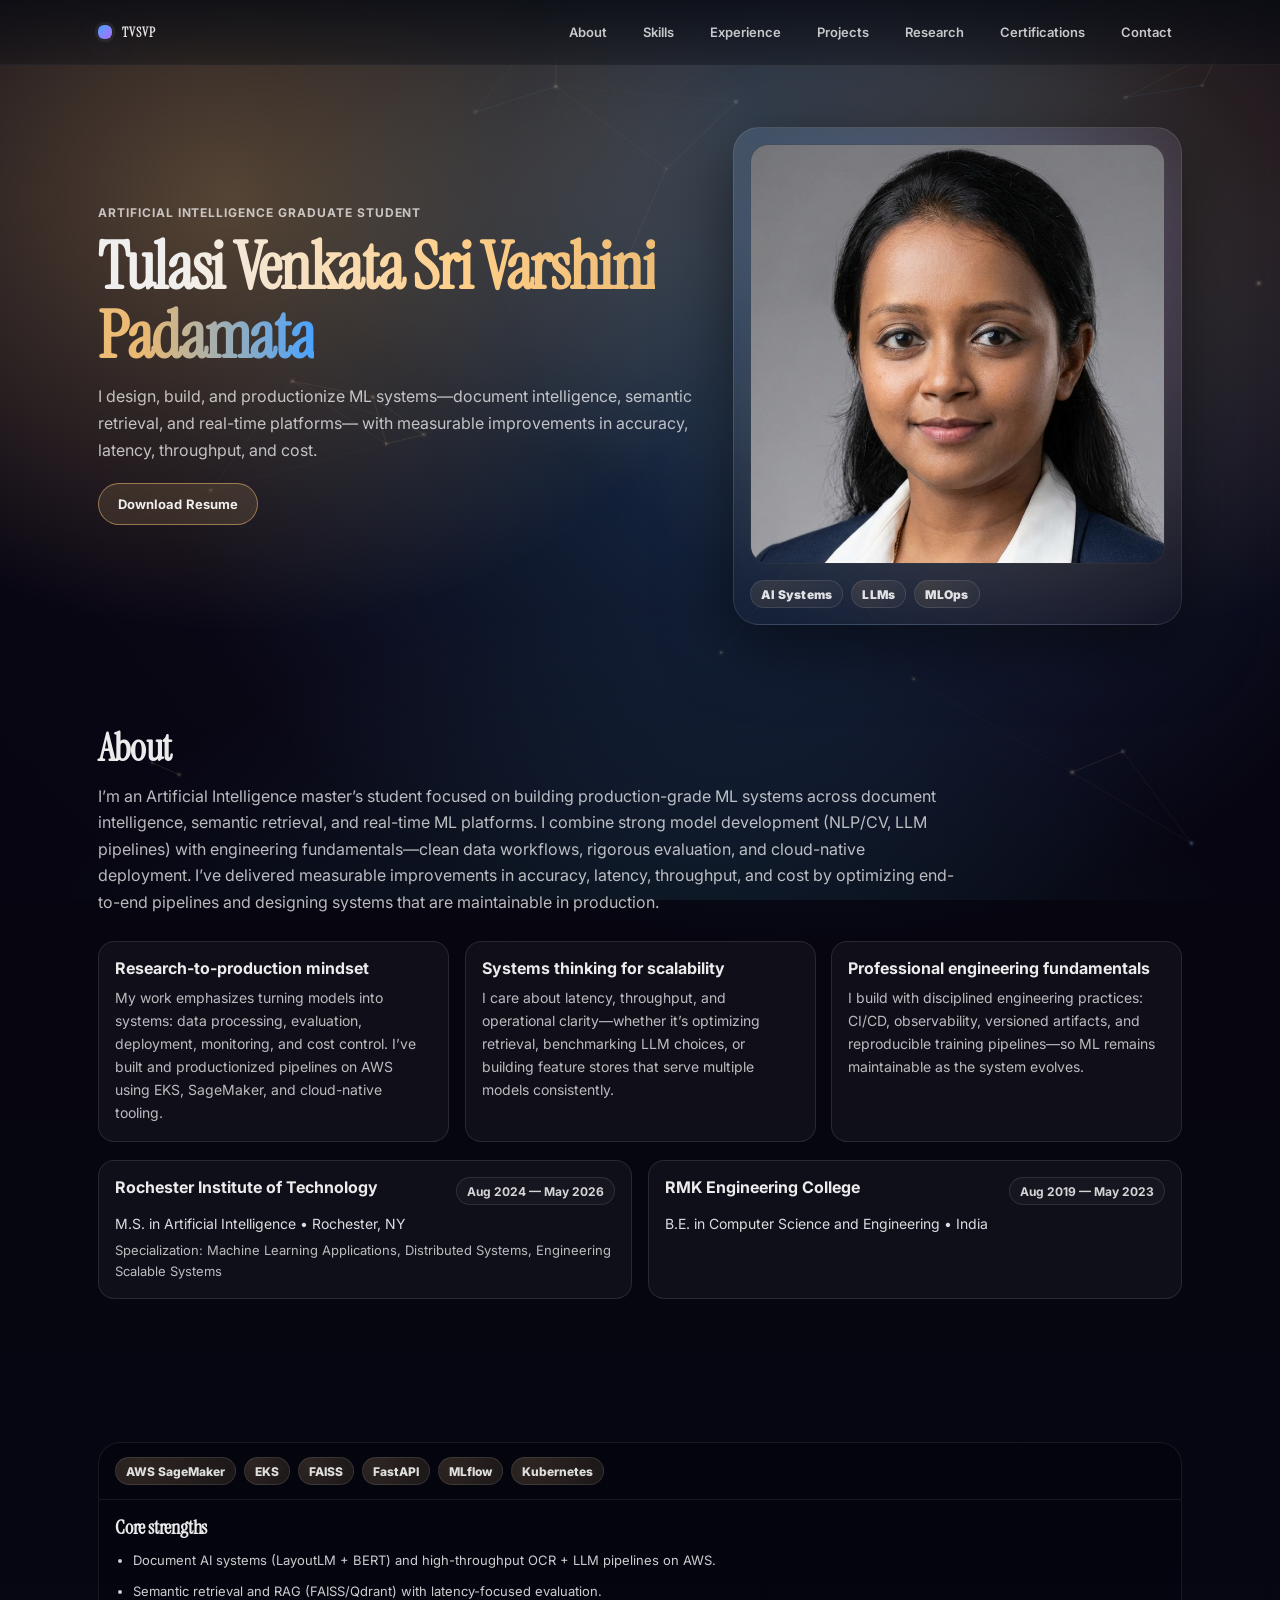
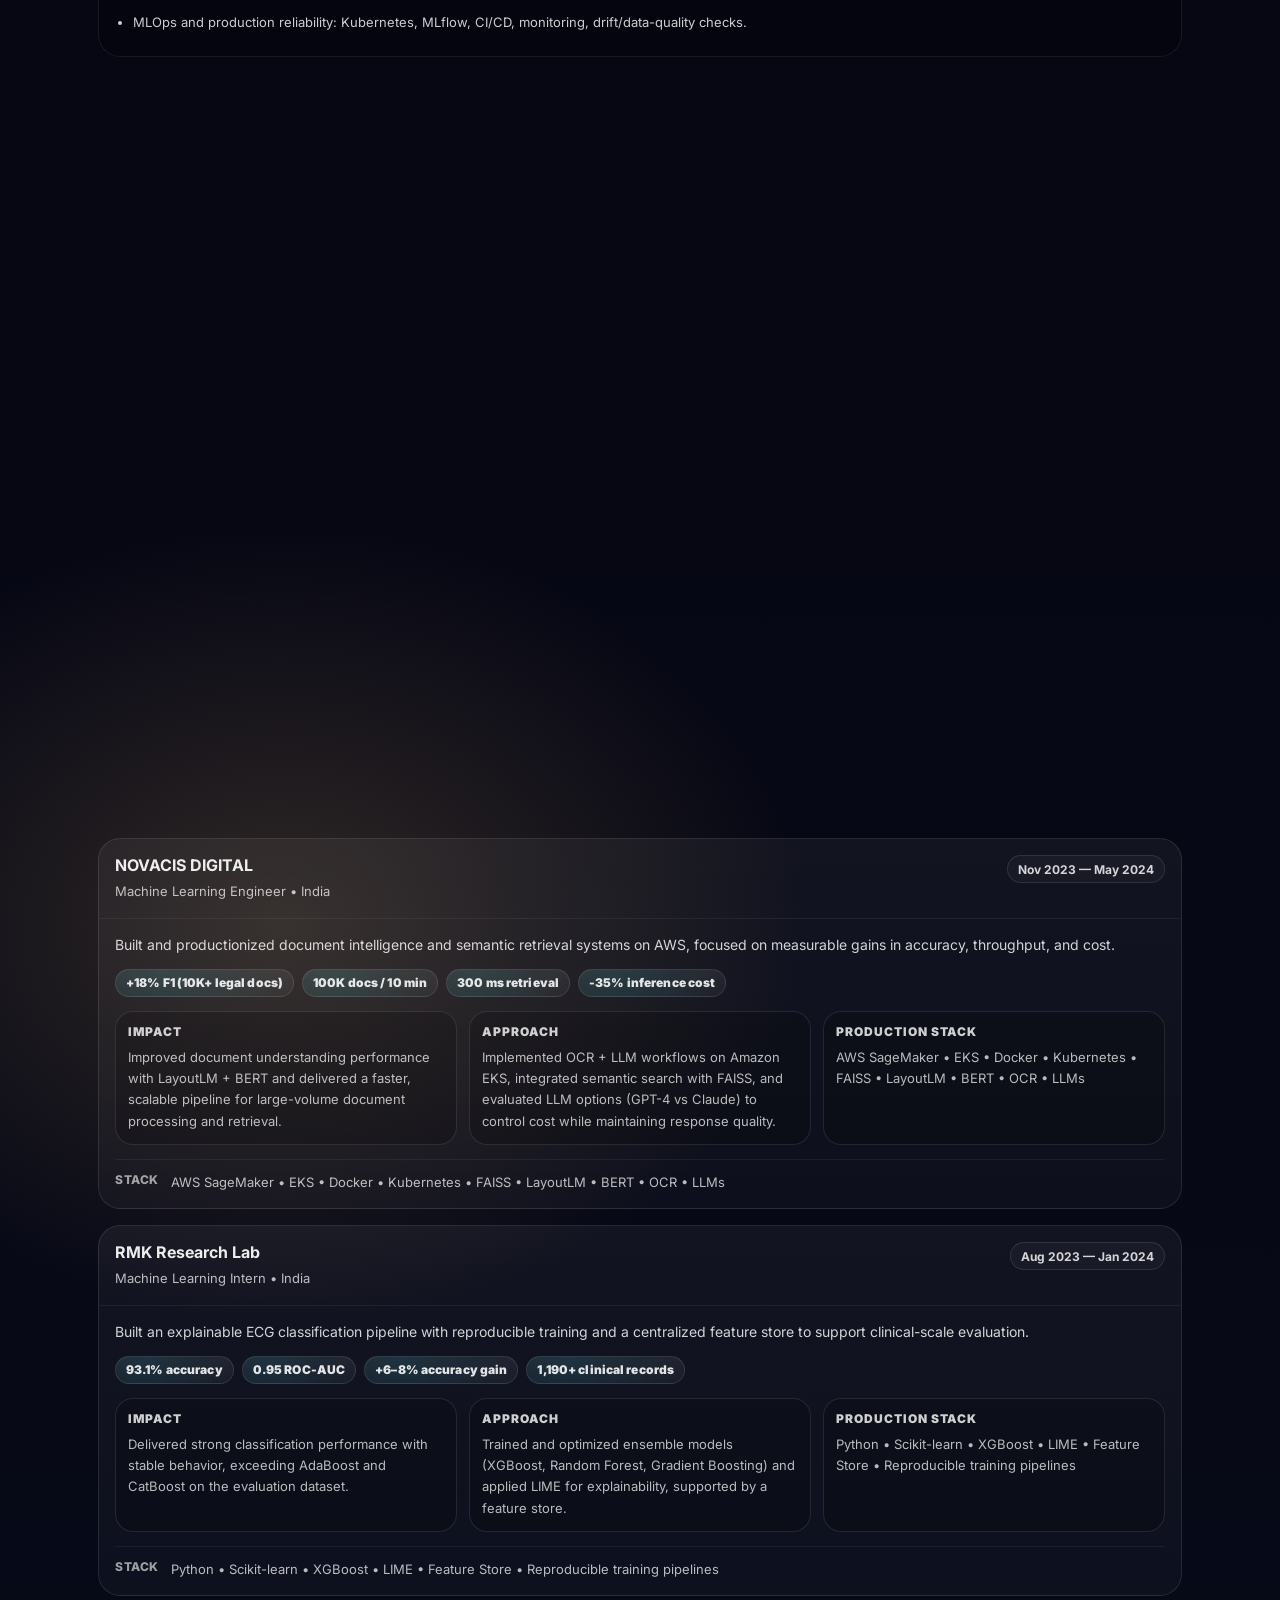
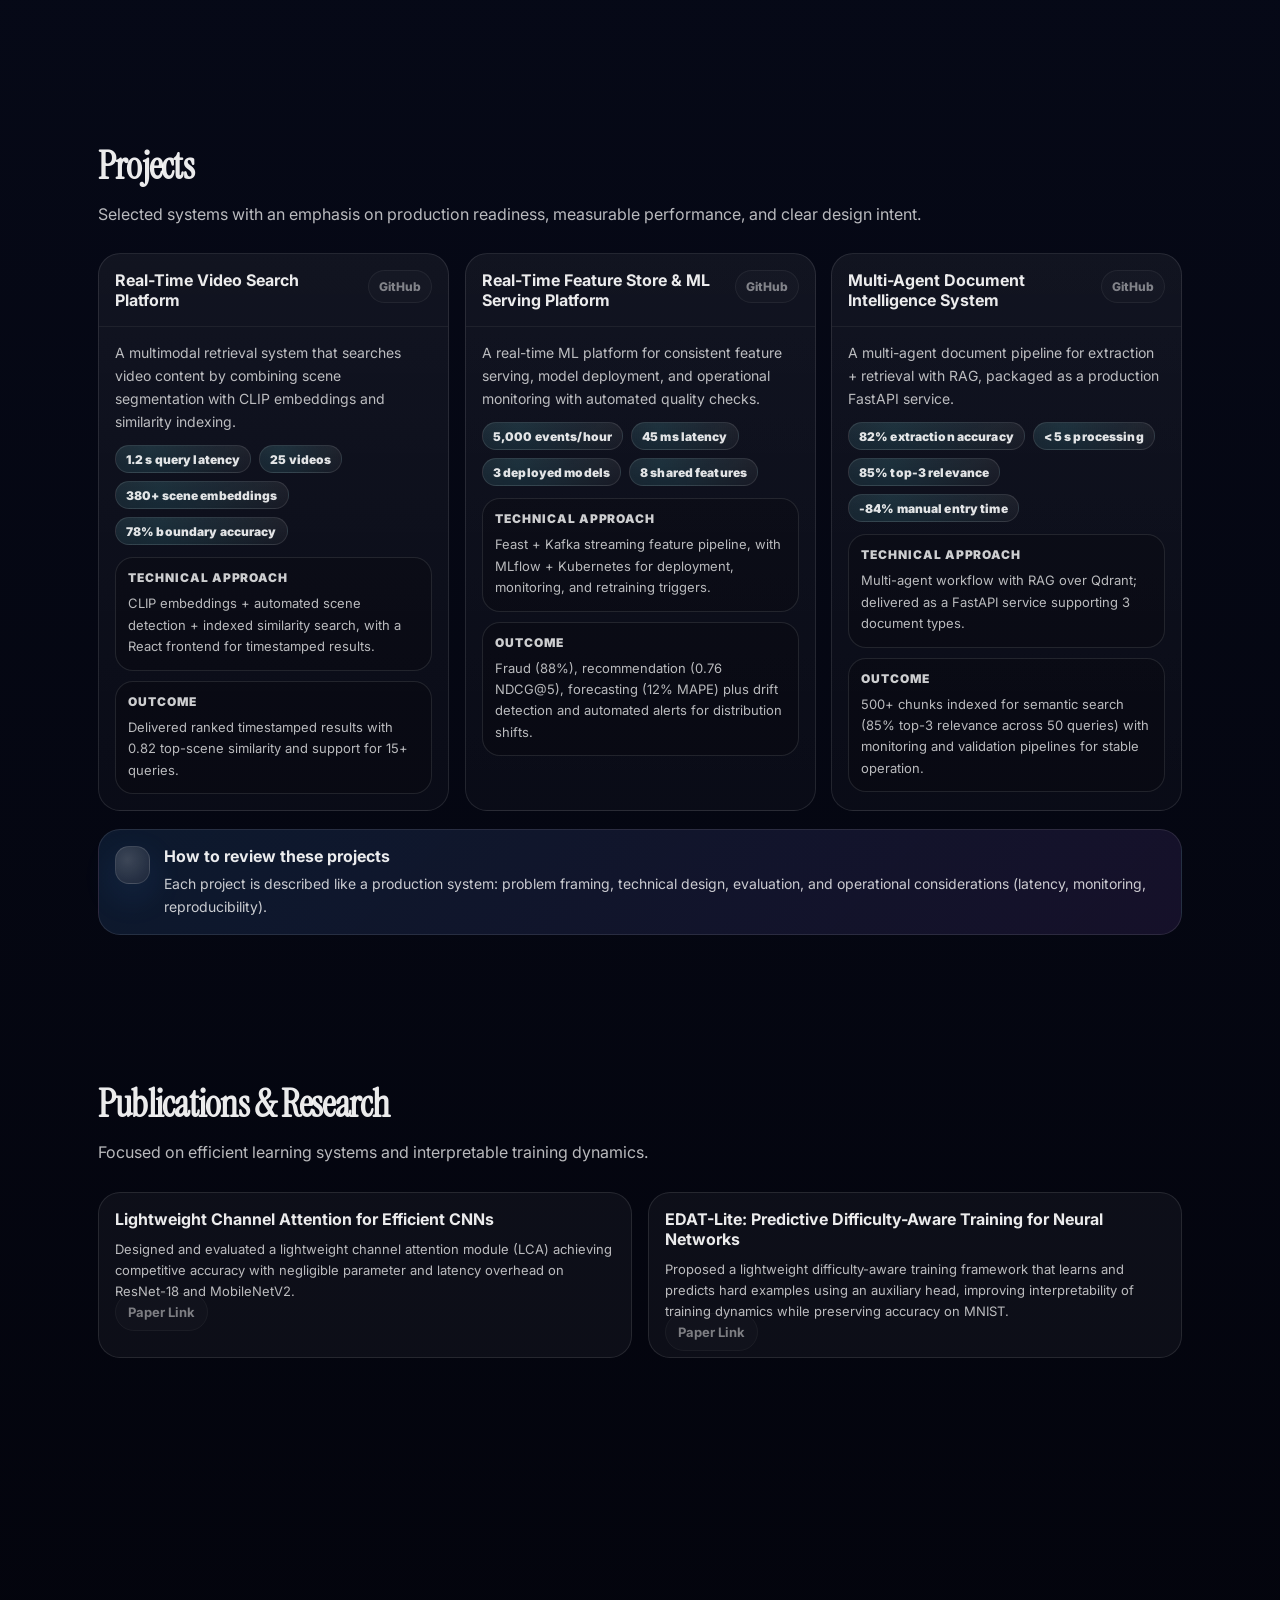
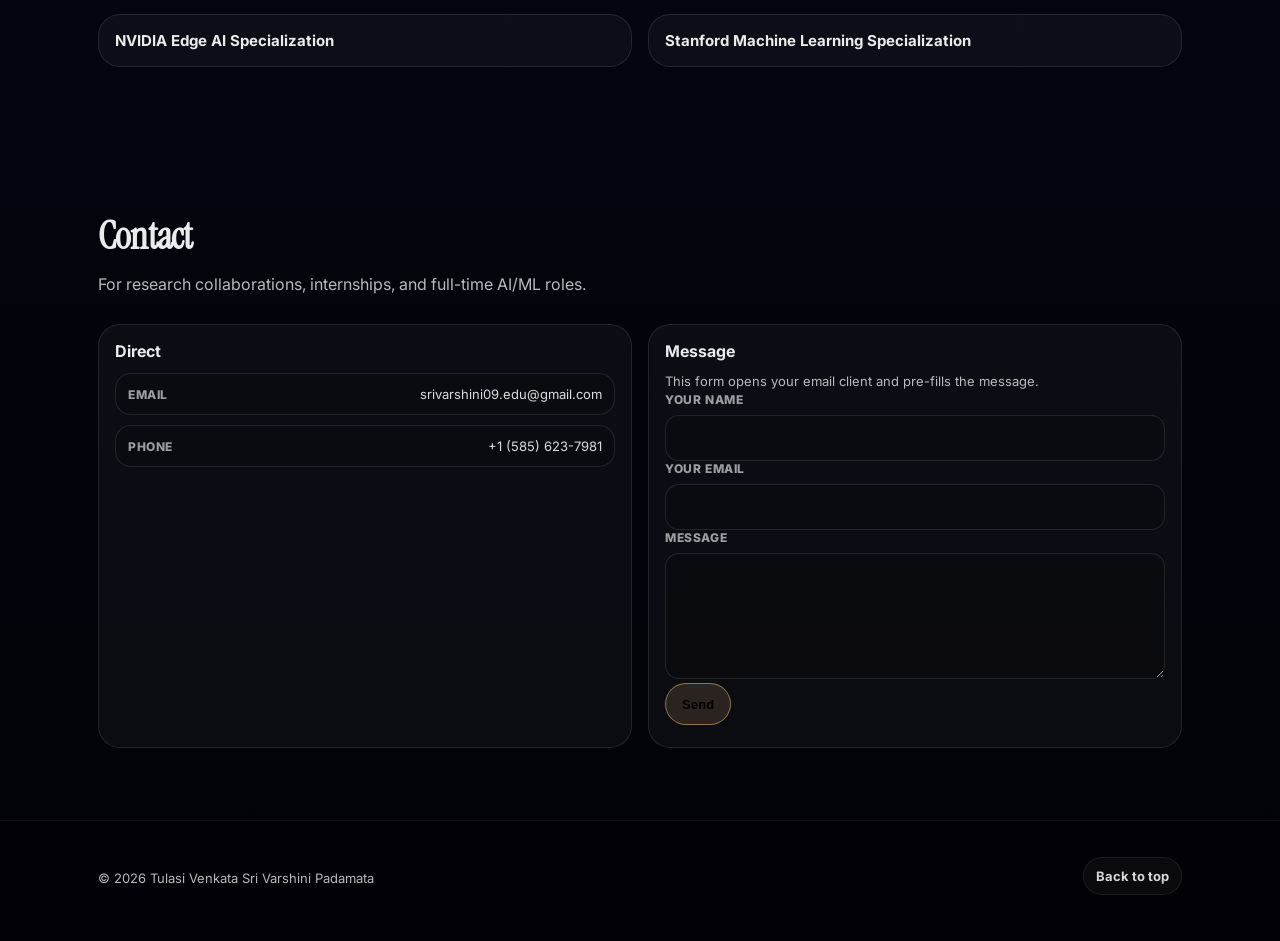
==== commit 77b699c1: "Remove duplicate hero CTAs" ====
--- a/index.html
+++ b/index.html
@@ -88,8 +88,6 @@
             </p>
             <div class="hero__cta reveal">
               <a class="btn btn--primary" href="resume.html">Download Resume</a>
-              <a class="btn btn--secondary" href="mailto:srivarshini09.edu@gmail.com">Email</a>
-              <a class="btn btn--ghost" href="#projects">View Projects</a>
             </div>
           </div>
 
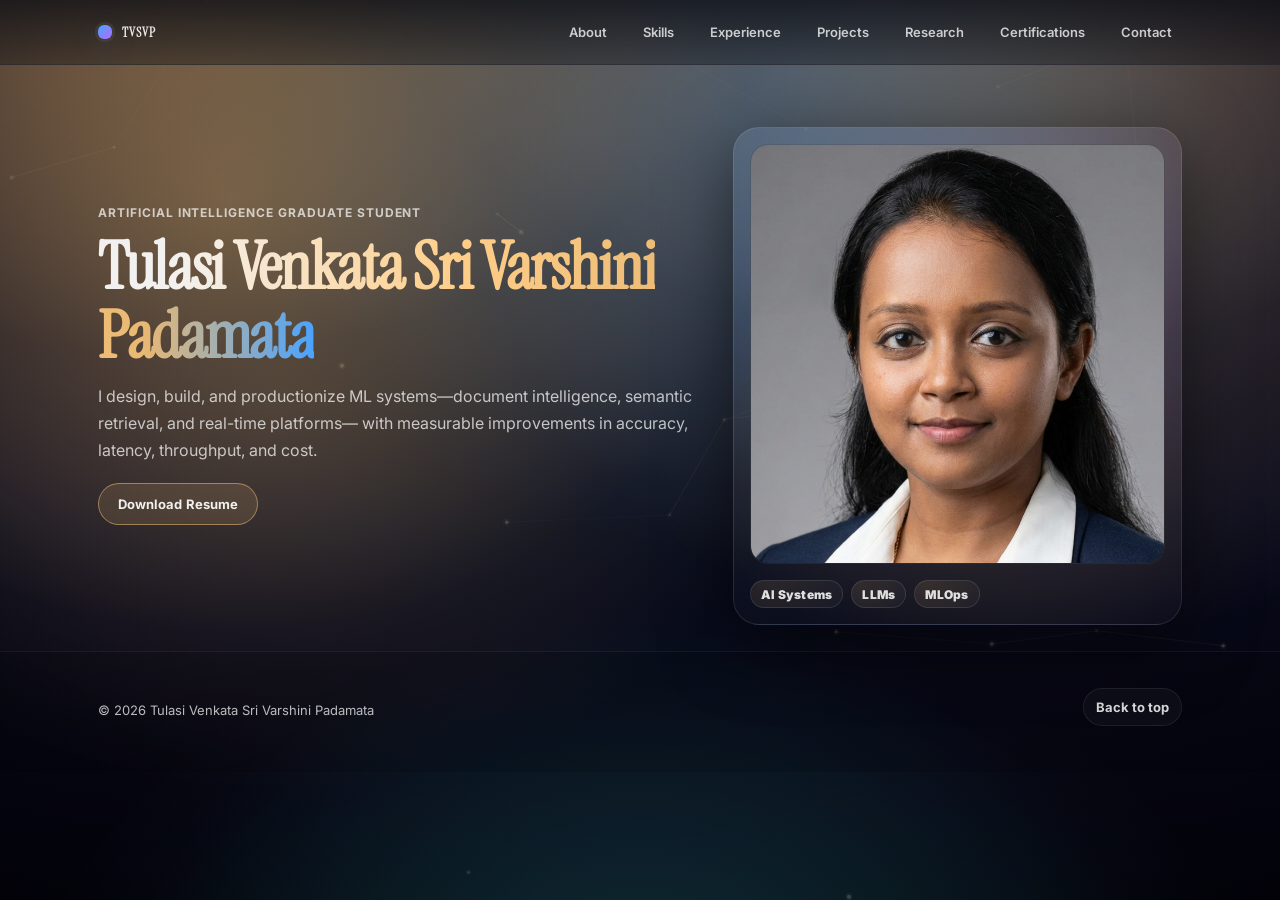
==== commit 4a4bce0e: "Multi-page portfolio + education section spacing" ====
--- a/index.html
+++ b/index.html
@@ -65,13 +65,13 @@
           <span aria-hidden="true" class="nav__toggleIcon"></span>
         </button>
         <div class="nav__links" id="navLinks">
-          <a href="#about">About</a>
-          <a href="#skills">Skills</a>
-          <a href="#experience">Experience</a>
-          <a href="#projects">Projects</a>
-          <a href="#research">Research</a>
-          <a href="#certifications">Certifications</a>
-          <a href="#contact">Contact</a>
+          <a href="about.html">About</a>
+          <a href="skills.html">Skills</a>
+          <a href="experience.html">Experience</a>
+          <a href="projects.html">Projects</a>
+          <a href="research.html">Research</a>
+          <a href="certifications.html">Certifications</a>
+          <a href="contact.html">Contact</a>
         </div>
       </nav>
     </header>
@@ -105,409 +105,6 @@
           </div>
         </div>
       </section>
-
-      <section class="section" id="about" aria-label="About">
-        <div class="container">
-          <div class="sectionHead reveal">
-            <h2>About</h2>
-            <p>
-              I’m an Artificial Intelligence master’s student focused on building production-grade ML systems across document
-              intelligence, semantic retrieval, and real-time ML platforms. I combine strong model development (NLP/CV, LLM
-              pipelines) with engineering fundamentals—clean data workflows, rigorous evaluation, and cloud-native deployment.
-              I’ve delivered measurable improvements in accuracy, latency, throughput, and cost by optimizing end-to-end
-              pipelines and designing systems that are maintainable in production.
-            </p>
-          </div>
-
-          <div class="proseGrid">
-            <div class="proseCard reveal">
-              <h3>Research-to-production mindset</h3>
-              <p>
-                My work emphasizes turning models into systems: data processing, evaluation, deployment, monitoring, and cost
-                control. I’ve built and productionized pipelines on AWS using EKS, SageMaker, and cloud-native tooling.
-              </p>
-            </div>
-            <div class="proseCard reveal">
-              <h3>Systems thinking for scalability</h3>
-              <p>
-                I care about latency, throughput, and operational clarity—whether it’s optimizing retrieval, benchmarking LLM
-                choices, or building feature stores that serve multiple models consistently.
-              </p>
-            </div>
-            <div class="proseCard reveal">
-              <h3>Professional engineering fundamentals</h3>
-              <p>
-                I build with disciplined engineering practices: CI/CD, observability, versioned artifacts, and reproducible
-                training pipelines—so ML remains maintainable as the system evolves.
-              </p>
-            </div>
-          </div>
-
-          <div class="eduGrid reveal" aria-label="Education">
-            <div class="eduCard">
-              <div class="eduCard__top">
-                <h3>Rochester Institute of Technology</h3>
-                <span class="tag">Aug 2024 — May 2026</span>
-              </div>
-              <p class="eduCard__degree">M.S. in Artificial Intelligence • Rochester, NY</p>
-              <p class="eduCard__detail">Specialization: Machine Learning Applications, Distributed Systems, Engineering Scalable Systems</p>
-            </div>
-            <div class="eduCard">
-              <div class="eduCard__top">
-                <h3>RMK Engineering College</h3>
-                <span class="tag">Aug 2019 — May 2023</span>
-              </div>
-              <p class="eduCard__degree">B.E. in Computer Science and Engineering • India</p>
-            </div>
-          </div>
-        </div>
-      </section>
-
-      <section class="section" aria-label="Core strengths">
-        <div class="container">
-          <div class="panel reveal" aria-label="Core strengths">
-            <div class="panel__chips" aria-label="Recruiter scan">
-              <span class="chip">AWS SageMaker</span>
-              <span class="chip">EKS</span>
-              <span class="chip">FAISS</span>
-              <span class="chip">FastAPI</span>
-              <span class="chip">MLflow</span>
-              <span class="chip">Kubernetes</span>
-            </div>
-            <div class="panel__block">
-              <h3 class="panel__title">Core strengths</h3>
-              <ul class="panelList">
-                <li>Document AI systems (LayoutLM + BERT) and high-throughput OCR + LLM pipelines on AWS.</li>
-                <li>Semantic retrieval and RAG (FAISS/Qdrant) with latency-focused evaluation.</li>
-                <li>MLOps and production reliability: Kubernetes, MLflow, CI/CD, monitoring, drift/data-quality checks.</li>
-              </ul>
-            </div>
-          </div>
-        </div>
-      </section>
-
-      <section class="section" id="skills" aria-label="Skills and expertise">
-        <div class="container">
-          <div class="sectionHead reveal">
-            <h2>Skills &amp; Expertise</h2>
-            <p>Technical depth across model development, LLM applications, and production infrastructure.</p>
-          </div>
-
-          <div class="cardsGrid">
-            <article class="card reveal">
-              <h3>Machine Learning &amp; AI</h3>
-              <p class="card__list">PyTorch • TensorFlow • Scikit-learn • Hugging Face Transformers • LLMs • RAG • Computer Vision • NLP/NLU • Generative AI • Prompt Engineering • Deep Learning</p>
-            </article>
-            <article class="card reveal">
-              <h3>Cloud &amp; MLOps</h3>
-              <p class="card__list">AWS (Bedrock, SageMaker, EKS, Lambda, CloudWatch, DynamoDB) • Docker • Kubernetes • MLflow • Terraform • CI/CD Pipelines • Model Context Protocol (MCP) • Palantir Foundry • Snowflake</p>
-            </article>
-            <article class="card reveal">
-              <h3>Programming &amp; Data</h3>
-              <p class="card__list">Python • PySpark • SQL • LangChain • FastAPI • Pandas • NumPy • PostgreSQL • MongoDB • Git • GitHub Actions</p>
-            </article>
-            <article class="card reveal">
-              <h3>Operational focus</h3>
-              <p class="card__list">Latency &amp; throughput optimization • Cost-aware inference • Monitoring and alerting • Data quality checks • Reproducible pipelines</p>
-            </article>
-          </div>
-        </div>
-      </section>
-
-      <section class="section" id="experience" aria-label="Experience">
-        <div class="container">
-          <div class="sectionHead reveal">
-            <h2>Experience</h2>
-            <p>Roles emphasizing measurable impact, production reliability, and clean system design.</p>
-          </div>
-
-          <div class="timeline">
-            <article class="tItem reveal">
-              <div class="tItem__head">
-                <div>
-                  <h3>NOVACIS DIGITAL</h3>
-                  <p class="muted">Machine Learning Engineer • India</p>
-                </div>
-                <span class="tag">Nov 2023 — May 2024</span>
-              </div>
-              <div class="tItem__body">
-                <p class="roleSummary">
-                  Built and productionized document intelligence and semantic retrieval systems on AWS, focused on measurable gains
-                  in accuracy, throughput, and cost.
-                </p>
-                <div class="metricRow" aria-label="Key metrics">
-                  <span class="metric">+18% F1 (10K+ legal docs)</span>
-                  <span class="metric">100K docs / 10 min</span>
-                  <span class="metric">300 ms retrieval</span>
-                  <span class="metric">-35% inference cost</span>
-                </div>
-                <div class="triGrid" aria-label="Role breakdown">
-                  <div class="tri">
-                    <h4>Impact</h4>
-                    <p>
-                      Improved document understanding performance with LayoutLM + BERT and delivered a faster, scalable pipeline
-                      for large-volume document processing and retrieval.
-                    </p>
-                  </div>
-                  <div class="tri">
-                    <h4>Approach</h4>
-                    <p>
-                      Implemented OCR + LLM workflows on Amazon EKS, integrated semantic search with FAISS, and evaluated LLM
-                      options (GPT-4 vs Claude) to control cost while maintaining response quality.
-                    </p>
-                  </div>
-                  <div class="tri">
-                    <h4>Production stack</h4>
-                    <p>AWS SageMaker • EKS • Docker • Kubernetes • FAISS • LayoutLM • BERT • OCR • LLMs</p>
-                  </div>
-                </div>
-                <div class="stack">
-                  <span class="stack__k">Stack</span>
-                  <span class="stack__v">AWS SageMaker • EKS • Docker • Kubernetes • FAISS • LayoutLM • BERT • OCR • LLMs</span>
-                </div>
-              </div>
-            </article>
-
-            <article class="tItem reveal">
-              <div class="tItem__head">
-                <div>
-                  <h3>RMK Research Lab</h3>
-                  <p class="muted">Machine Learning Intern • India</p>
-                </div>
-                <span class="tag">Aug 2023 — Jan 2024</span>
-              </div>
-              <div class="tItem__body">
-                <p class="roleSummary">
-                  Built an explainable ECG classification pipeline with reproducible training and a centralized feature store to
-                  support clinical-scale evaluation.
-                </p>
-                <div class="metricRow" aria-label="Key metrics">
-                  <span class="metric">93.1% accuracy</span>
-                  <span class="metric">0.95 ROC-AUC</span>
-                  <span class="metric">+6–8% accuracy gain</span>
-                  <span class="metric">1,190+ clinical records</span>
-                </div>
-                <div class="triGrid" aria-label="Role breakdown">
-                  <div class="tri">
-                    <h4>Impact</h4>
-                    <p>
-                      Delivered strong classification performance with stable behavior, exceeding AdaBoost and CatBoost on the
-                      evaluation dataset.
-                    </p>
-                  </div>
-                  <div class="tri">
-                    <h4>Approach</h4>
-                    <p>
-                      Trained and optimized ensemble models (XGBoost, Random Forest, Gradient Boosting) and applied LIME for
-                      explainability, supported by a feature store.
-                    </p>
-                  </div>
-                  <div class="tri">
-                    <h4>Production stack</h4>
-                    <p>Python • Scikit-learn • XGBoost • LIME • Feature Store • Reproducible training pipelines</p>
-                  </div>
-                </div>
-                <div class="stack">
-                  <span class="stack__k">Stack</span>
-                  <span class="stack__v">Python • Scikit-learn • XGBoost • LIME • Feature Store • Reproducible training pipelines</span>
-                </div>
-              </div>
-            </article>
-          </div>
-        </div>
-      </section>
-
-      <section class="section" id="projects" aria-label="Projects">
-        <div class="container">
-          <div class="sectionHead reveal">
-            <h2>Projects</h2>
-            <p>Selected systems with an emphasis on production readiness, measurable performance, and clear design intent.</p>
-          </div>
-
-          <div class="projectGrid">
-            <article class="pCard reveal">
-              <div class="pCard__top">
-                <h3>Real-Time Video Search Platform</h3>
-                <span class="pill pill--disabled" aria-label="GitHub link unavailable">GitHub</span>
-              </div>
-              <div class="pCard__body">
-                <p class="roleSummary">
-                  A multimodal retrieval system that searches video content by combining scene segmentation with CLIP embeddings
-                  and similarity indexing.
-                </p>
-                <div class="metricRow" aria-label="Key metrics">
-                  <span class="metric">1.2 s query latency</span>
-                  <span class="metric">25 videos</span>
-                  <span class="metric">380+ scene embeddings</span>
-                  <span class="metric">78% boundary accuracy</span>
-                </div>
-                <div class="miniGrid">
-                  <div class="mini">
-                    <h4>Technical approach</h4>
-                    <p>CLIP embeddings + automated scene detection + indexed similarity search, with a React frontend for timestamped results.</p>
-                  </div>
-                  <div class="mini">
-                    <h4>Outcome</h4>
-                    <p>Delivered ranked timestamped results with 0.82 top-scene similarity and support for 15+ queries.</p>
-                  </div>
-                </div>
-              </div>
-            </article>
-
-            <article class="pCard reveal">
-              <div class="pCard__top">
-                <h3>Real-Time Feature Store &amp; ML Serving Platform</h3>
-                <span class="pill pill--disabled" aria-label="GitHub link unavailable">GitHub</span>
-              </div>
-              <div class="pCard__body">
-                <p class="roleSummary">
-                  A real-time ML platform for consistent feature serving, model deployment, and operational monitoring with automated quality checks.
-                </p>
-                <div class="metricRow" aria-label="Key metrics">
-                  <span class="metric">5,000 events/hour</span>
-                  <span class="metric">45 ms latency</span>
-                  <span class="metric">3 deployed models</span>
-                  <span class="metric">8 shared features</span>
-                </div>
-                <div class="miniGrid">
-                  <div class="mini">
-                    <h4>Technical approach</h4>
-                    <p>Feast + Kafka streaming feature pipeline, with MLflow + Kubernetes for deployment, monitoring, and retraining triggers.</p>
-                  </div>
-                  <div class="mini">
-                    <h4>Outcome</h4>
-                    <p>Fraud (88%), recommendation (0.76 NDCG@5), forecasting (12% MAPE) plus drift detection and automated alerts for distribution shifts.</p>
-                  </div>
-                </div>
-              </div>
-            </article>
-
-            <article class="pCard reveal">
-              <div class="pCard__top">
-                <h3>Multi-Agent Document Intelligence System</h3>
-                <span class="pill pill--disabled" aria-label="GitHub link unavailable">GitHub</span>
-              </div>
-              <div class="pCard__body">
-                <p class="roleSummary">
-                  A multi-agent document pipeline for extraction + retrieval with RAG, packaged as a production FastAPI service.
-                </p>
-                <div class="metricRow" aria-label="Key metrics">
-                  <span class="metric">82% extraction accuracy</span>
-                  <span class="metric">&lt; 5 s processing</span>
-                  <span class="metric">85% top-3 relevance</span>
-                  <span class="metric">-84% manual entry time</span>
-                </div>
-                <div class="miniGrid">
-                  <div class="mini">
-                    <h4>Technical approach</h4>
-                    <p>Multi-agent workflow with RAG over Qdrant; delivered as a FastAPI service supporting 3 document types.</p>
-                  </div>
-                  <div class="mini">
-                    <h4>Outcome</h4>
-                    <p>500+ chunks indexed for semantic search (85% top-3 relevance across 50 queries) with monitoring and validation pipelines for stable operation.</p>
-                  </div>
-                </div>
-              </div>
-            </article>
-          </div>
-
-          <div class="callout reveal" aria-label="Project notes">
-            <div class="callout__icon" aria-hidden="true"></div>
-            <div>
-              <h3>How to review these projects</h3>
-              <p>
-                Each project is described like a production system: problem framing, technical design, evaluation, and operational
-                considerations (latency, monitoring, reproducibility).
-              </p>
-            </div>
-          </div>
-        </div>
-      </section>
-
-      <section class="section" id="research" aria-label="Publications and research">
-        <div class="container">
-          <div class="sectionHead reveal">
-            <h2>Publications &amp; Research</h2>
-            <p>Focused on efficient learning systems and interpretable training dynamics.</p>
-          </div>
-
-          <div class="researchGrid">
-            <article class="rCard reveal">
-              <h3>Lightweight Channel Attention for Efficient CNNs</h3>
-              <p class="muted">Designed and evaluated a lightweight channel attention module (LCA) achieving competitive accuracy with negligible parameter and latency overhead on ResNet-18 and MobileNetV2.</p>
-              <span class="link link--disabled" aria-label="Paper link unavailable">Paper Link</span>
-            </article>
-            <article class="rCard reveal">
-              <h3>EDAT-Lite: Predictive Difficulty-Aware Training for Neural Networks</h3>
-              <p class="muted">Proposed a lightweight difficulty-aware training framework that learns and predicts hard examples using an auxiliary head, improving interpretability of training dynamics while preserving accuracy on MNIST.</p>
-              <span class="link link--disabled" aria-label="Paper link unavailable">Paper Link</span>
-            </article>
-          </div>
-        </div>
-      </section>
-
-      <section class="section" id="certifications" aria-label="Certifications">
-        <div class="container">
-          <div class="sectionHead reveal">
-            <h2>Certifications</h2>
-            <p>Selected credentials aligned with practical ML engineering.</p>
-          </div>
-
-          <div class="certGrid">
-            <div class="certCard reveal">
-              <h3>NVIDIA Edge AI Specialization</h3>
-            </div>
-            <div class="certCard reveal">
-              <h3>Stanford Machine Learning Specialization</h3>
-            </div>
-          </div>
-        </div>
-      </section>
-
-      <section class="section" id="contact" aria-label="Contact">
-        <div class="container">
-          <div class="sectionHead reveal">
-            <h2>Contact</h2>
-            <p>For research collaborations, internships, and full-time AI/ML roles.</p>
-          </div>
-
-          <div class="contactGrid">
-            <div class="contactCard reveal">
-              <h3>Direct</h3>
-              <div class="contactList">
-                <a class="contactItem" href="mailto:srivarshini09.edu@gmail.com">
-                  <span class="contactItem__k">Email</span>
-                  <span class="contactItem__v">srivarshini09.edu@gmail.com</span>
-                </a>
-                <a class="contactItem" href="tel:+15856237981">
-                  <span class="contactItem__k">Phone</span>
-                  <span class="contactItem__v">+1 (585) 623-7981</span>
-                </a>
-              </div>
-            </div>
-
-            <form class="form reveal" id="contactForm">
-              <h3>Message</h3>
-              <p class="muted">This form opens your email client and pre-fills the message.</p>
-              <label>
-                <span class="label">Your name</span>
-                <input name="name" autocomplete="name" required />
-              </label>
-              <label>
-                <span class="label">Your email</span>
-                <input name="email" type="email" autocomplete="email" required />
-              </label>
-              <label>
-                <span class="label">Message</span>
-                <textarea name="message" rows="5" required></textarea>
-              </label>
-              <button class="btn btn--primary" type="submit">Send</button>
-              <p class="muted" id="formHint" role="status" aria-live="polite"></p>
-            </form>
-          </div>
-        </div>
-      </section>
-
       <footer class="footer">
         <div class="container footer__inner">
           <p class="muted">© <span id="year"></span> Tulasi Venkata Sri Varshini Padamata</p>
--- a/styles.css
+++ b/styles.css
@@ -436,9 +436,11 @@
 .proseCard h3{margin:0 0 8px; font-size:16px}
 .proseCard p{margin:0; color:var(--muted); line-height:1.65; font-size:14px}
 
+.eduBlock{margin-top:38px}
+
 .eduGrid{display:grid; grid-template-columns: 1fr 1fr; gap:16px; margin-top:18px}
 .eduCard{
-  border-radius: var(--radius);
+  border-radius: var(--radius2);
   background: rgba(255,255,255,.04);
   border:1px solid rgba(255,255,255,.10);
   padding:16px;
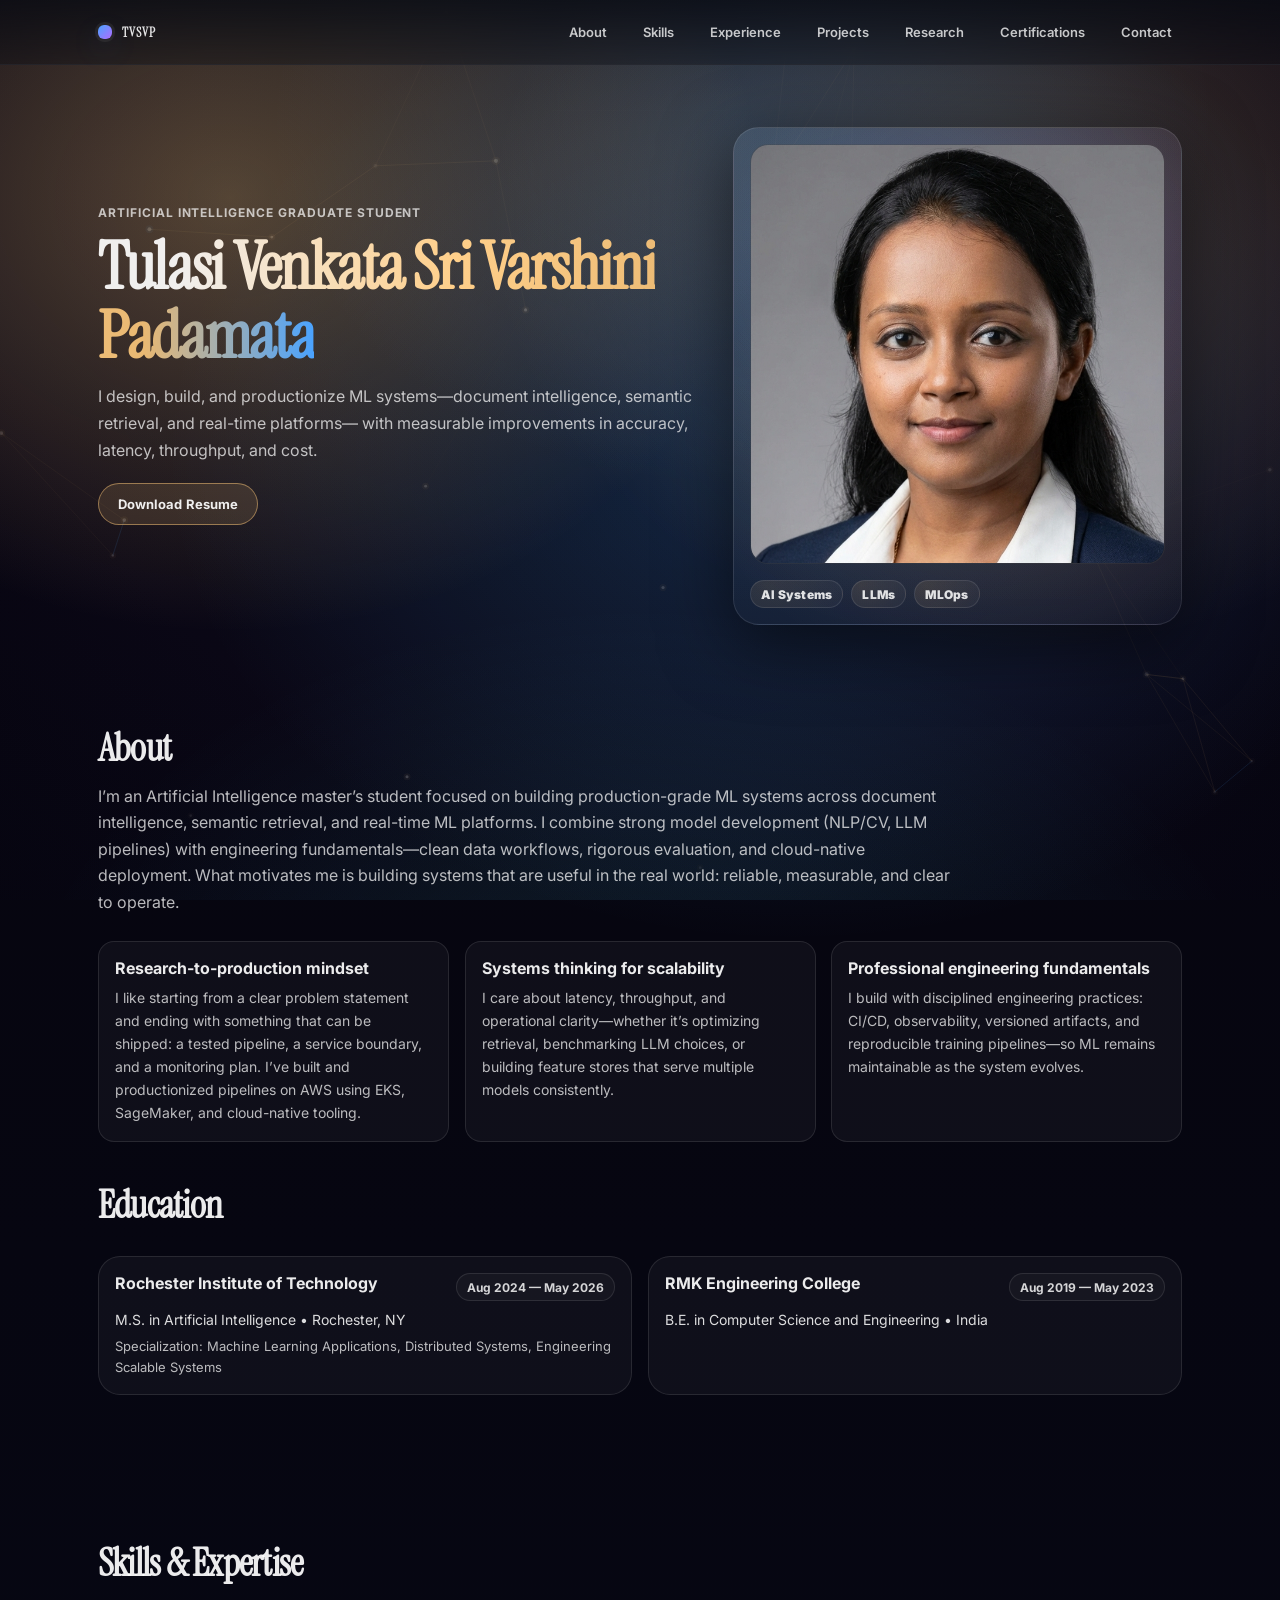
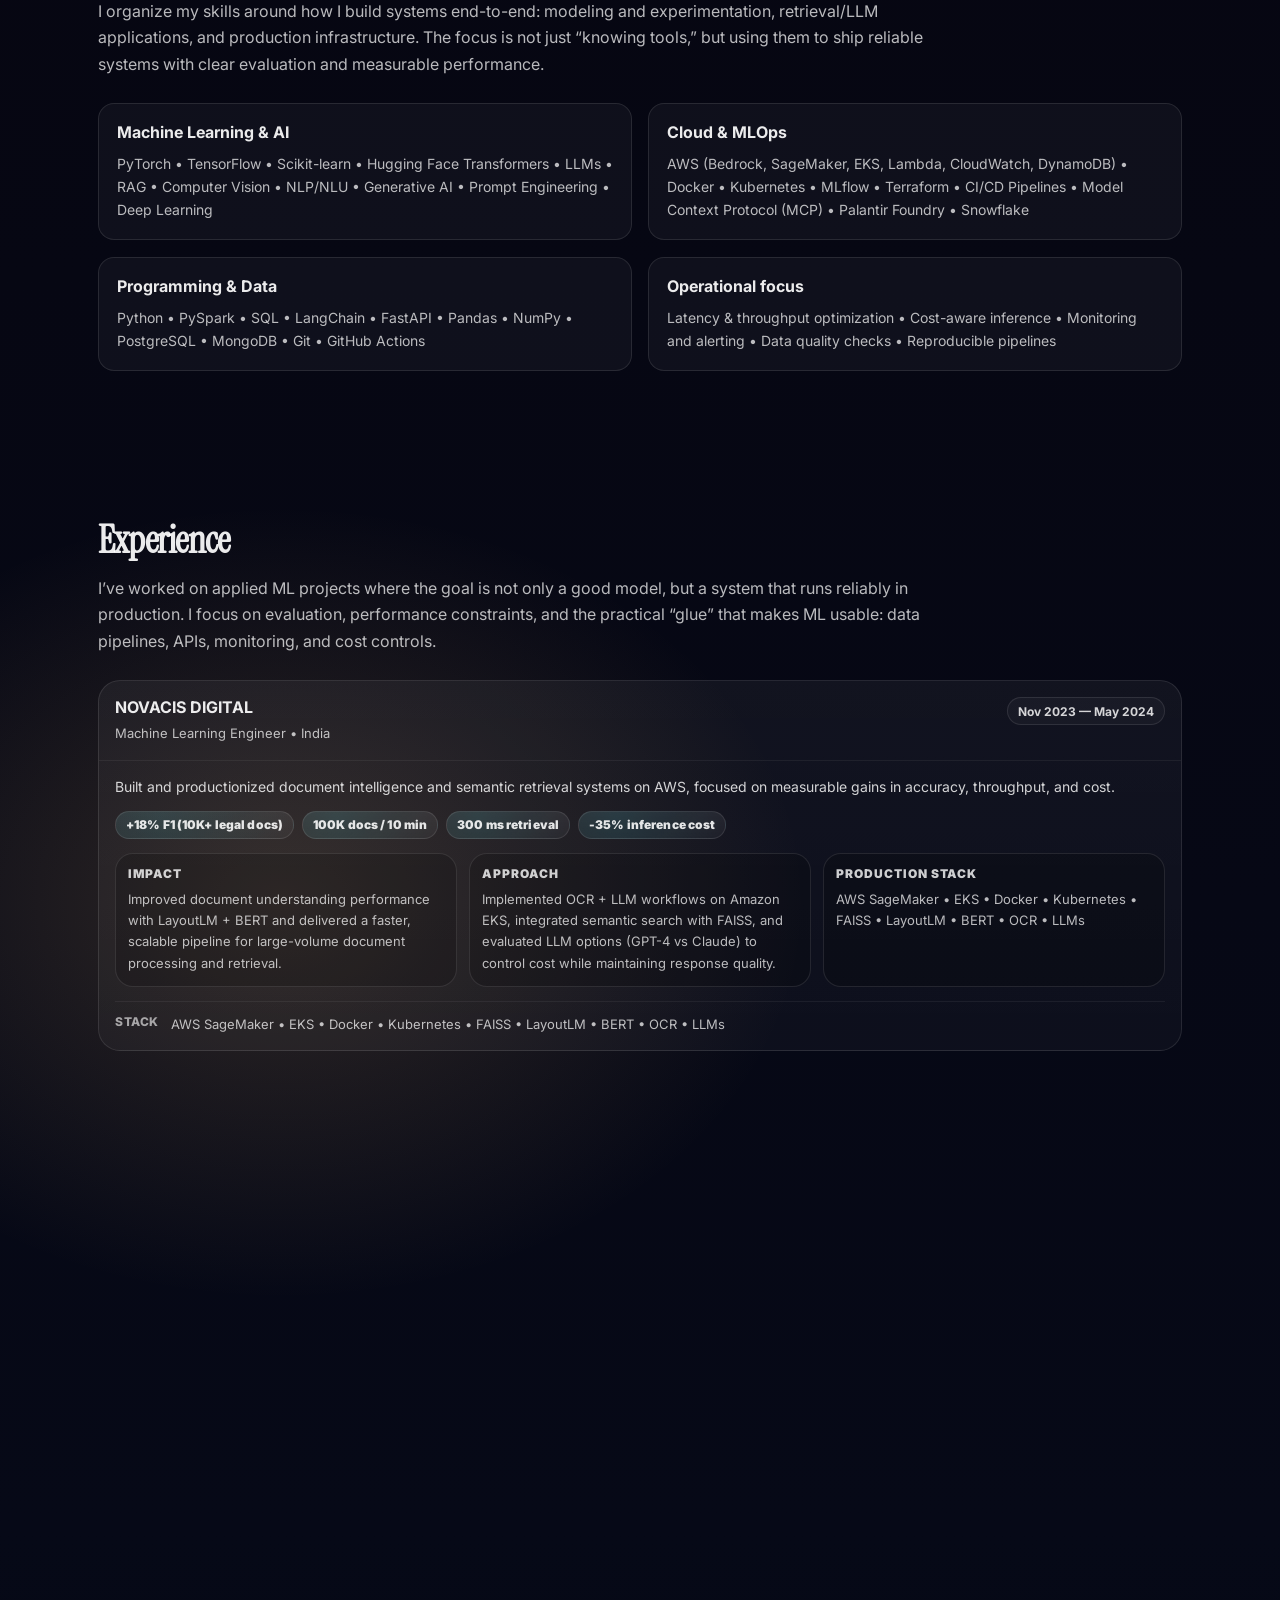
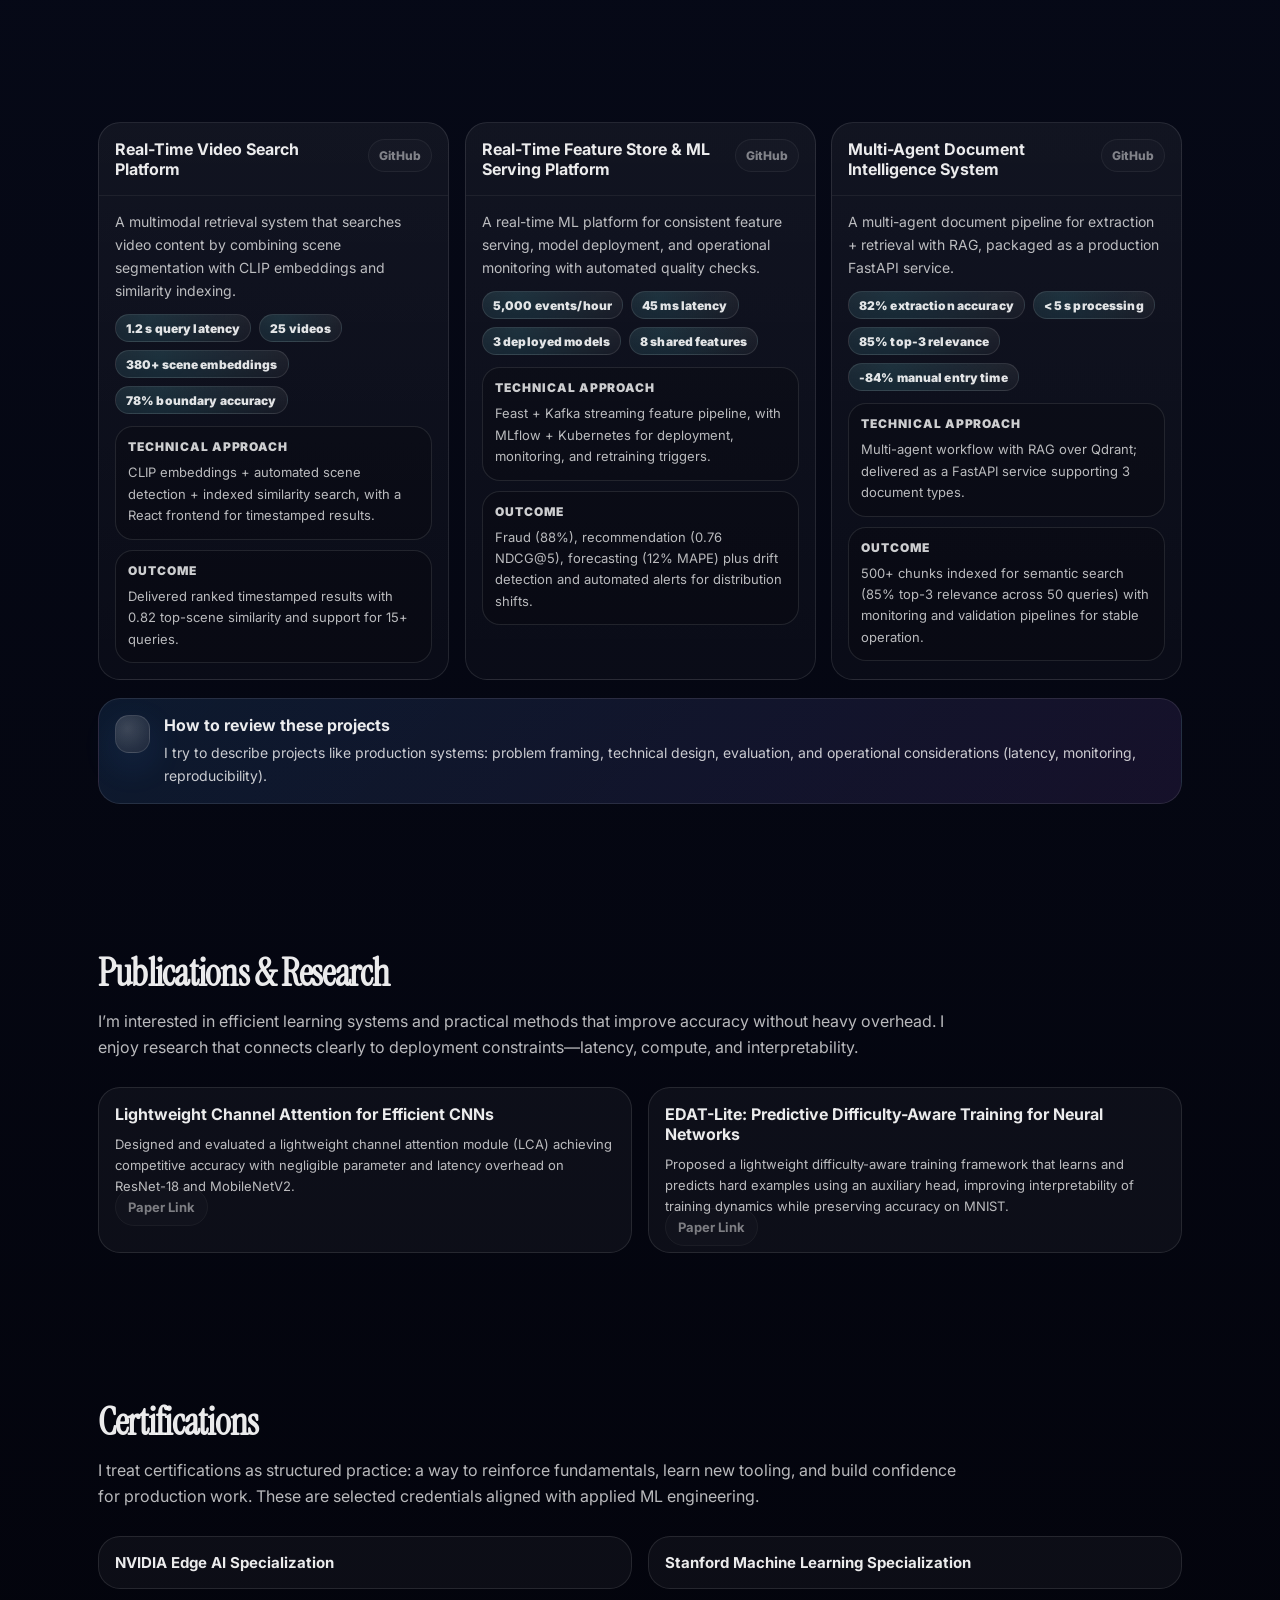
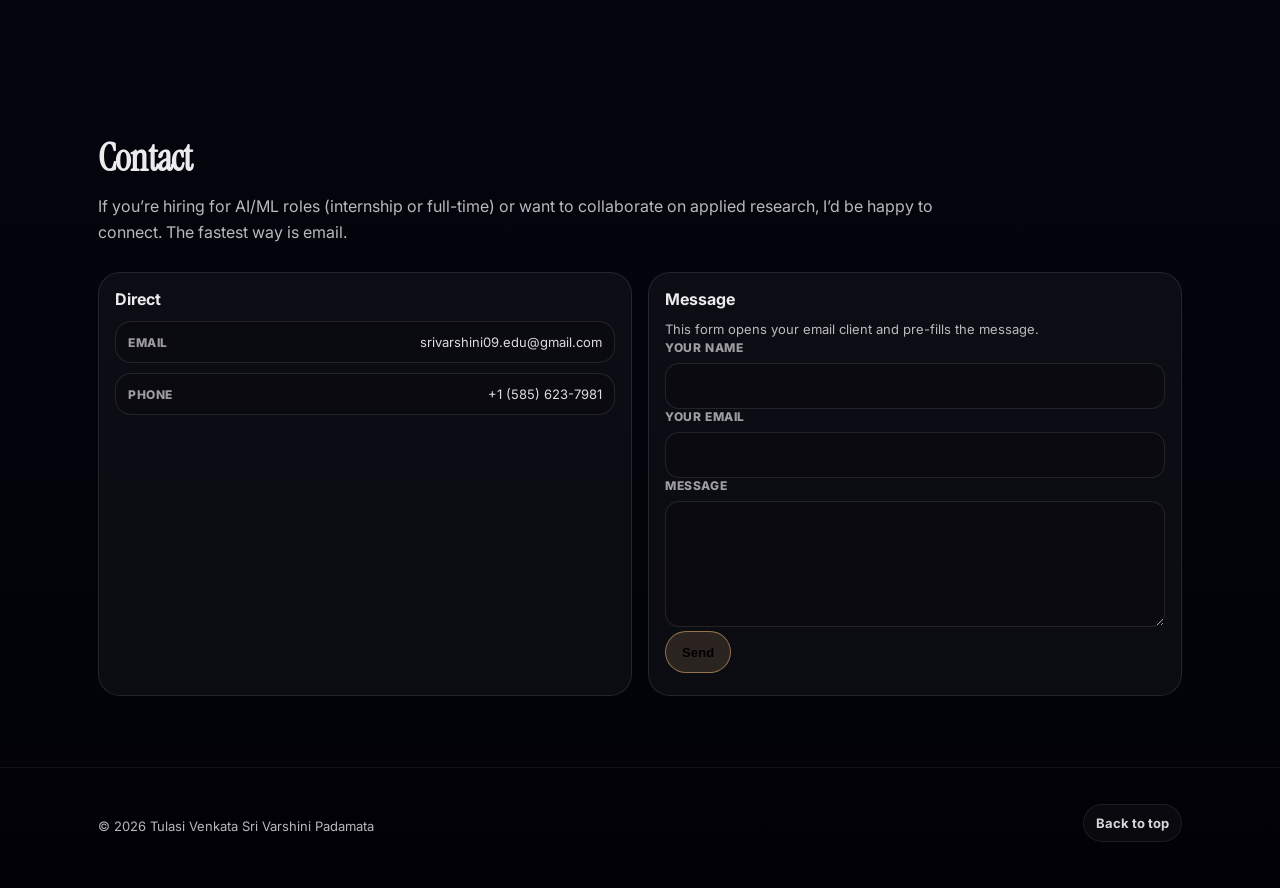
==== commit 12be3635: "Restore single-page scrolling index" ====
--- a/index.html
+++ b/index.html
@@ -65,13 +65,13 @@
           <span aria-hidden="true" class="nav__toggleIcon"></span>
         </button>
         <div class="nav__links" id="navLinks">
-          <a href="about.html">About</a>
-          <a href="skills.html">Skills</a>
-          <a href="experience.html">Experience</a>
-          <a href="projects.html">Projects</a>
-          <a href="research.html">Research</a>
-          <a href="certifications.html">Certifications</a>
-          <a href="contact.html">Contact</a>
+          <a href="#about">About</a>
+          <a href="#skills">Skills</a>
+          <a href="#experience">Experience</a>
+          <a href="#projects">Projects</a>
+          <a href="#research">Research</a>
+          <a href="#certifications">Certifications</a>
+          <a href="#contact">Contact</a>
         </div>
       </nav>
     </header>
@@ -105,6 +105,413 @@
           </div>
         </div>
       </section>
+
+      <section class="section" id="about" aria-label="About">
+        <div class="container">
+          <div class="sectionHead reveal">
+            <h2>About</h2>
+            <p>
+              I’m an Artificial Intelligence master’s student focused on building production-grade ML systems across document
+              intelligence, semantic retrieval, and real-time ML platforms. I combine strong model development (NLP/CV, LLM
+              pipelines) with engineering fundamentals—clean data workflows, rigorous evaluation, and cloud-native deployment.
+              What motivates me is building systems that are useful in the real world: reliable, measurable, and clear to
+              operate.
+            </p>
+          </div>
+
+          <div class="proseGrid">
+            <div class="proseCard reveal">
+              <h3>Research-to-production mindset</h3>
+              <p>
+                I like starting from a clear problem statement and ending with something that can be shipped: a tested pipeline,
+                a service boundary, and a monitoring plan. I’ve built and productionized pipelines on AWS using EKS, SageMaker,
+                and cloud-native tooling.
+              </p>
+            </div>
+            <div class="proseCard reveal">
+              <h3>Systems thinking for scalability</h3>
+              <p>
+                I care about latency, throughput, and operational clarity—whether it’s optimizing retrieval, benchmarking LLM
+                choices, or building feature stores that serve multiple models consistently.
+              </p>
+            </div>
+            <div class="proseCard reveal">
+              <h3>Professional engineering fundamentals</h3>
+              <p>
+                I build with disciplined engineering practices: CI/CD, observability, versioned artifacts, and reproducible
+                training pipelines—so ML remains maintainable as the system evolves.
+              </p>
+            </div>
+          </div>
+
+          <div class="eduBlock" aria-label="Education">
+            <div class="sectionHead reveal">
+              <h2>Education</h2>
+            </div>
+
+            <div class="eduGrid reveal">
+              <div class="eduCard">
+                <div class="eduCard__top">
+                  <h3>Rochester Institute of Technology</h3>
+                  <span class="tag">Aug 2024 — May 2026</span>
+                </div>
+                <p class="eduCard__degree">M.S. in Artificial Intelligence • Rochester, NY</p>
+                <p class="eduCard__detail">Specialization: Machine Learning Applications, Distributed Systems, Engineering Scalable Systems</p>
+              </div>
+              <div class="eduCard">
+                <div class="eduCard__top">
+                  <h3>RMK Engineering College</h3>
+                  <span class="tag">Aug 2019 — May 2023</span>
+                </div>
+                <p class="eduCard__degree">B.E. in Computer Science and Engineering • India</p>
+              </div>
+            </div>
+          </div>
+        </div>
+      </section>
+
+      <section class="section" id="skills" aria-label="Skills and expertise">
+        <div class="container">
+          <div class="sectionHead reveal">
+            <h2>Skills &amp; Expertise</h2>
+            <p>
+              I organize my skills around how I build systems end-to-end: modeling and experimentation, retrieval/LLM
+              applications, and production infrastructure. The focus is not just “knowing tools,” but using them to ship
+              reliable systems with clear evaluation and measurable performance.
+            </p>
+          </div>
+
+          <div class="cardsGrid">
+            <article class="card reveal">
+              <h3>Machine Learning &amp; AI</h3>
+              <p class="card__list">PyTorch • TensorFlow • Scikit-learn • Hugging Face Transformers • LLMs • RAG • Computer Vision • NLP/NLU • Generative AI • Prompt Engineering • Deep Learning</p>
+            </article>
+            <article class="card reveal">
+              <h3>Cloud &amp; MLOps</h3>
+              <p class="card__list">AWS (Bedrock, SageMaker, EKS, Lambda, CloudWatch, DynamoDB) • Docker • Kubernetes • MLflow • Terraform • CI/CD Pipelines • Model Context Protocol (MCP) • Palantir Foundry • Snowflake</p>
+            </article>
+            <article class="card reveal">
+              <h3>Programming &amp; Data</h3>
+              <p class="card__list">Python • PySpark • SQL • LangChain • FastAPI • Pandas • NumPy • PostgreSQL • MongoDB • Git • GitHub Actions</p>
+            </article>
+            <article class="card reveal">
+              <h3>Operational focus</h3>
+              <p class="card__list">Latency &amp; throughput optimization • Cost-aware inference • Monitoring and alerting • Data quality checks • Reproducible pipelines</p>
+            </article>
+          </div>
+        </div>
+      </section>
+
+      <section class="section" id="experience" aria-label="Experience">
+        <div class="container">
+          <div class="sectionHead reveal">
+            <h2>Experience</h2>
+            <p>
+              I’ve worked on applied ML projects where the goal is not only a good model, but a system that runs reliably in
+              production. I focus on evaluation, performance constraints, and the practical “glue” that makes ML usable: data
+              pipelines, APIs, monitoring, and cost controls.
+            </p>
+          </div>
+
+          <div class="timeline">
+            <article class="tItem reveal">
+              <div class="tItem__head">
+                <div>
+                  <h3>NOVACIS DIGITAL</h3>
+                  <p class="muted">Machine Learning Engineer • India</p>
+                </div>
+                <span class="tag">Nov 2023 — May 2024</span>
+              </div>
+              <div class="tItem__body">
+                <p class="roleSummary">
+                  Built and productionized document intelligence and semantic retrieval systems on AWS, focused on measurable gains
+                  in accuracy, throughput, and cost.
+                </p>
+                <div class="metricRow" aria-label="Key metrics">
+                  <span class="metric">+18% F1 (10K+ legal docs)</span>
+                  <span class="metric">100K docs / 10 min</span>
+                  <span class="metric">300 ms retrieval</span>
+                  <span class="metric">-35% inference cost</span>
+                </div>
+                <div class="triGrid" aria-label="Role breakdown">
+                  <div class="tri">
+                    <h4>Impact</h4>
+                    <p>
+                      Improved document understanding performance with LayoutLM + BERT and delivered a faster, scalable pipeline
+                      for large-volume document processing and retrieval.
+                    </p>
+                  </div>
+                  <div class="tri">
+                    <h4>Approach</h4>
+                    <p>
+                      Implemented OCR + LLM workflows on Amazon EKS, integrated semantic search with FAISS, and evaluated LLM
+                      options (GPT-4 vs Claude) to control cost while maintaining response quality.
+                    </p>
+                  </div>
+                  <div class="tri">
+                    <h4>Production stack</h4>
+                    <p>AWS SageMaker • EKS • Docker • Kubernetes • FAISS • LayoutLM • BERT • OCR • LLMs</p>
+                  </div>
+                </div>
+                <div class="stack">
+                  <span class="stack__k">Stack</span>
+                  <span class="stack__v">AWS SageMaker • EKS • Docker • Kubernetes • FAISS • LayoutLM • BERT • OCR • LLMs</span>
+                </div>
+              </div>
+            </article>
+
+            <article class="tItem reveal">
+              <div class="tItem__head">
+                <div>
+                  <h3>RMK Research Lab</h3>
+                  <p class="muted">Machine Learning Intern • India</p>
+                </div>
+                <span class="tag">Aug 2023 — Jan 2024</span>
+              </div>
+              <div class="tItem__body">
+                <p class="roleSummary">
+                  Built an explainable ECG classification pipeline with reproducible training and a centralized feature store to
+                  support clinical-scale evaluation.
+                </p>
+                <div class="metricRow" aria-label="Key metrics">
+                  <span class="metric">93.1% accuracy</span>
+                  <span class="metric">0.95 ROC-AUC</span>
+                  <span class="metric">+6–8% accuracy gain</span>
+                  <span class="metric">1,190+ clinical records</span>
+                </div>
+                <div class="triGrid" aria-label="Role breakdown">
+                  <div class="tri">
+                    <h4>Impact</h4>
+                    <p>
+                      Delivered strong classification performance with stable behavior, exceeding AdaBoost and CatBoost on the
+                      evaluation dataset.
+                    </p>
+                  </div>
+                  <div class="tri">
+                    <h4>Approach</h4>
+                    <p>
+                      Trained and optimized ensemble models (XGBoost, Random Forest, Gradient Boosting) and applied LIME for
+                      explainability, supported by a feature store.
+                    </p>
+                  </div>
+                  <div class="tri">
+                    <h4>Production stack</h4>
+                    <p>Python • Scikit-learn • XGBoost • LIME • Feature Store • Reproducible training pipelines</p>
+                  </div>
+                </div>
+                <div class="stack">
+                  <span class="stack__k">Stack</span>
+                  <span class="stack__v">Python • Scikit-learn • XGBoost • LIME • Feature Store • Reproducible training pipelines</span>
+                </div>
+              </div>
+            </article>
+          </div>
+        </div>
+      </section>
+
+      <section class="section" id="projects" aria-label="Projects">
+        <div class="container">
+          <div class="sectionHead reveal">
+            <h2>Projects</h2>
+            <p>
+              These projects are written as systems: the problem, the design choices, the evaluation, and what it would take to
+              run them reliably. I’m especially interested in retrieval and real-time ML where latency and cost matter.
+            </p>
+          </div>
+
+          <div class="projectGrid">
+            <article class="pCard reveal">
+              <div class="pCard__top">
+                <h3>Real-Time Video Search Platform</h3>
+                <span class="pill pill--disabled" aria-label="GitHub link unavailable">GitHub</span>
+              </div>
+              <div class="pCard__body">
+                <p class="roleSummary">
+                  A multimodal retrieval system that searches video content by combining scene segmentation with CLIP embeddings
+                  and similarity indexing.
+                </p>
+                <div class="metricRow" aria-label="Key metrics">
+                  <span class="metric">1.2 s query latency</span>
+                  <span class="metric">25 videos</span>
+                  <span class="metric">380+ scene embeddings</span>
+                  <span class="metric">78% boundary accuracy</span>
+                </div>
+                <div class="miniGrid">
+                  <div class="mini">
+                    <h4>Technical approach</h4>
+                    <p>CLIP embeddings + automated scene detection + indexed similarity search, with a React frontend for timestamped results.</p>
+                  </div>
+                  <div class="mini">
+                    <h4>Outcome</h4>
+                    <p>Delivered ranked timestamped results with 0.82 top-scene similarity and support for 15+ queries.</p>
+                  </div>
+                </div>
+              </div>
+            </article>
+
+            <article class="pCard reveal">
+              <div class="pCard__top">
+                <h3>Real-Time Feature Store &amp; ML Serving Platform</h3>
+                <span class="pill pill--disabled" aria-label="GitHub link unavailable">GitHub</span>
+              </div>
+              <div class="pCard__body">
+                <p class="roleSummary">
+                  A real-time ML platform for consistent feature serving, model deployment, and operational monitoring with automated quality checks.
+                </p>
+                <div class="metricRow" aria-label="Key metrics">
+                  <span class="metric">5,000 events/hour</span>
+                  <span class="metric">45 ms latency</span>
+                  <span class="metric">3 deployed models</span>
+                  <span class="metric">8 shared features</span>
+                </div>
+                <div class="miniGrid">
+                  <div class="mini">
+                    <h4>Technical approach</h4>
+                    <p>Feast + Kafka streaming feature pipeline, with MLflow + Kubernetes for deployment, monitoring, and retraining triggers.</p>
+                  </div>
+                  <div class="mini">
+                    <h4>Outcome</h4>
+                    <p>Fraud (88%), recommendation (0.76 NDCG@5), forecasting (12% MAPE) plus drift detection and automated alerts for distribution shifts.</p>
+                  </div>
+                </div>
+              </div>
+            </article>
+
+            <article class="pCard reveal">
+              <div class="pCard__top">
+                <h3>Multi-Agent Document Intelligence System</h3>
+                <span class="pill pill--disabled" aria-label="GitHub link unavailable">GitHub</span>
+              </div>
+              <div class="pCard__body">
+                <p class="roleSummary">
+                  A multi-agent document pipeline for extraction + retrieval with RAG, packaged as a production FastAPI service.
+                </p>
+                <div class="metricRow" aria-label="Key metrics">
+                  <span class="metric">82% extraction accuracy</span>
+                  <span class="metric">&lt; 5 s processing</span>
+                  <span class="metric">85% top-3 relevance</span>
+                  <span class="metric">-84% manual entry time</span>
+                </div>
+                <div class="miniGrid">
+                  <div class="mini">
+                    <h4>Technical approach</h4>
+                    <p>Multi-agent workflow with RAG over Qdrant; delivered as a FastAPI service supporting 3 document types.</p>
+                  </div>
+                  <div class="mini">
+                    <h4>Outcome</h4>
+                    <p>500+ chunks indexed for semantic search (85% top-3 relevance across 50 queries) with monitoring and validation pipelines for stable operation.</p>
+                  </div>
+                </div>
+              </div>
+            </article>
+          </div>
+
+          <div class="callout reveal" aria-label="Project notes">
+            <div class="callout__icon" aria-hidden="true"></div>
+            <div>
+              <h3>How to review these projects</h3>
+              <p>
+                I try to describe projects like production systems: problem framing, technical design, evaluation, and operational
+                considerations (latency, monitoring, reproducibility).
+              </p>
+            </div>
+          </div>
+        </div>
+      </section>
+
+      <section class="section" id="research" aria-label="Publications and research">
+        <div class="container">
+          <div class="sectionHead reveal">
+            <h2>Publications &amp; Research</h2>
+            <p>
+              I’m interested in efficient learning systems and practical methods that improve accuracy without heavy overhead.
+              I enjoy research that connects clearly to deployment constraints—latency, compute, and interpretability.
+            </p>
+          </div>
+
+          <div class="researchGrid">
+            <article class="rCard reveal">
+              <h3>Lightweight Channel Attention for Efficient CNNs</h3>
+              <p class="muted">Designed and evaluated a lightweight channel attention module (LCA) achieving competitive accuracy with negligible parameter and latency overhead on ResNet-18 and MobileNetV2.</p>
+              <span class="link link--disabled" aria-label="Paper link unavailable">Paper Link</span>
+            </article>
+            <article class="rCard reveal">
+              <h3>EDAT-Lite: Predictive Difficulty-Aware Training for Neural Networks</h3>
+              <p class="muted">Proposed a lightweight difficulty-aware training framework that learns and predicts hard examples using an auxiliary head, improving interpretability of training dynamics while preserving accuracy on MNIST.</p>
+              <span class="link link--disabled" aria-label="Paper link unavailable">Paper Link</span>
+            </article>
+          </div>
+        </div>
+      </section>
+
+      <section class="section" id="certifications" aria-label="Certifications">
+        <div class="container">
+          <div class="sectionHead reveal">
+            <h2>Certifications</h2>
+            <p>
+              I treat certifications as structured practice: a way to reinforce fundamentals, learn new tooling, and build
+              confidence for production work. These are selected credentials aligned with applied ML engineering.
+            </p>
+          </div>
+
+          <div class="certGrid">
+            <div class="certCard reveal">
+              <h3>NVIDIA Edge AI Specialization</h3>
+            </div>
+            <div class="certCard reveal">
+              <h3>Stanford Machine Learning Specialization</h3>
+            </div>
+          </div>
+        </div>
+      </section>
+
+      <section class="section" id="contact" aria-label="Contact">
+        <div class="container">
+          <div class="sectionHead reveal">
+            <h2>Contact</h2>
+            <p>
+              If you’re hiring for AI/ML roles (internship or full-time) or want to collaborate on applied research, I’d be happy
+              to connect. The fastest way is email.
+            </p>
+          </div>
+
+          <div class="contactGrid">
+            <div class="contactCard reveal">
+              <h3>Direct</h3>
+              <div class="contactList">
+                <a class="contactItem" href="mailto:srivarshini09.edu@gmail.com">
+                  <span class="contactItem__k">Email</span>
+                  <span class="contactItem__v">srivarshini09.edu@gmail.com</span>
+                </a>
+                <a class="contactItem" href="tel:+15856237981">
+                  <span class="contactItem__k">Phone</span>
+                  <span class="contactItem__v">+1 (585) 623-7981</span>
+                </a>
+              </div>
+            </div>
+
+            <form class="form reveal" id="contactForm">
+              <h3>Message</h3>
+              <p class="muted">This form opens your email client and pre-fills the message.</p>
+              <label>
+                <span class="label">Your name</span>
+                <input name="name" autocomplete="name" required />
+              </label>
+              <label>
+                <span class="label">Your email</span>
+                <input name="email" type="email" autocomplete="email" required />
+              </label>
+              <label>
+                <span class="label">Message</span>
+                <textarea name="message" rows="5" required></textarea>
+              </label>
+              <button class="btn btn--primary" type="submit">Send</button>
+              <p class="muted" id="formHint" role="status" aria-live="polite"></p>
+            </form>
+          </div>
+        </div>
+      </section>
+
       <footer class="footer">
         <div class="container footer__inner">
           <p class="muted">© <span id="year"></span> Tulasi Venkata Sri Varshini Padamata</p>
